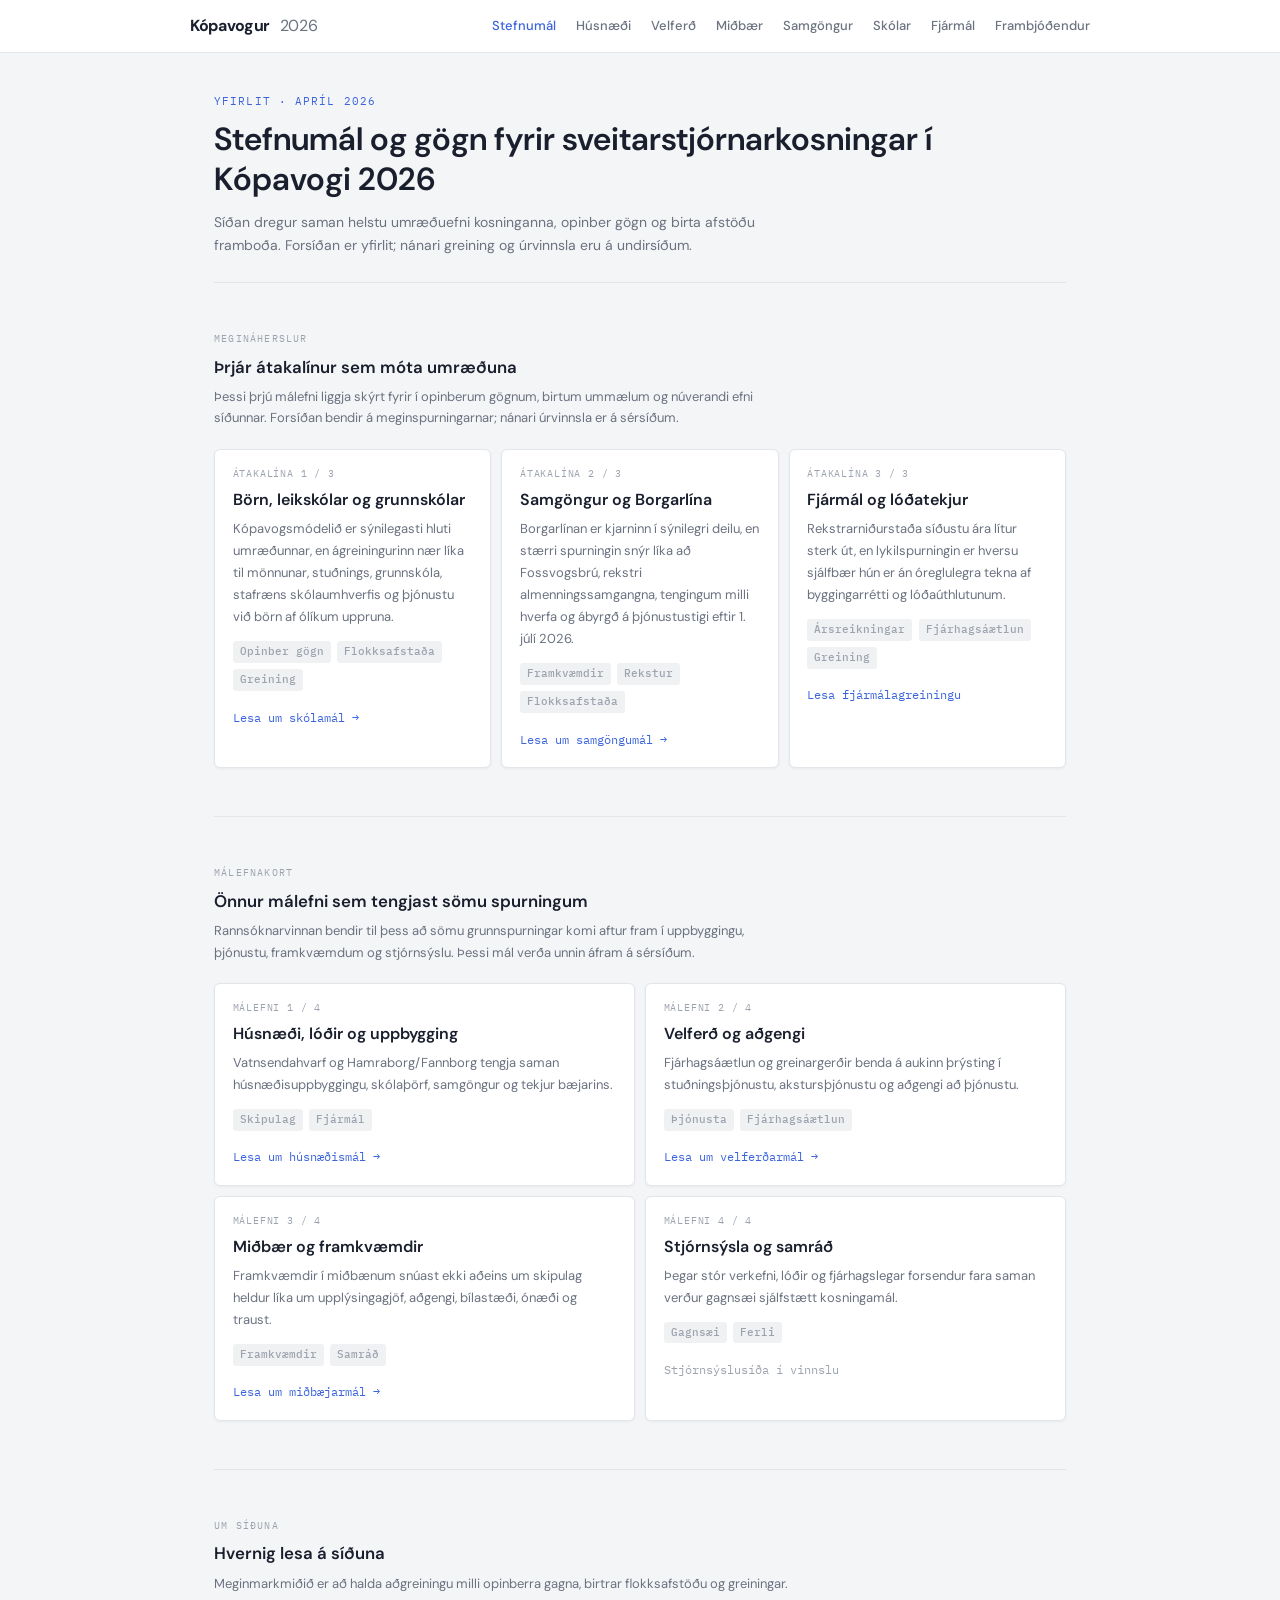
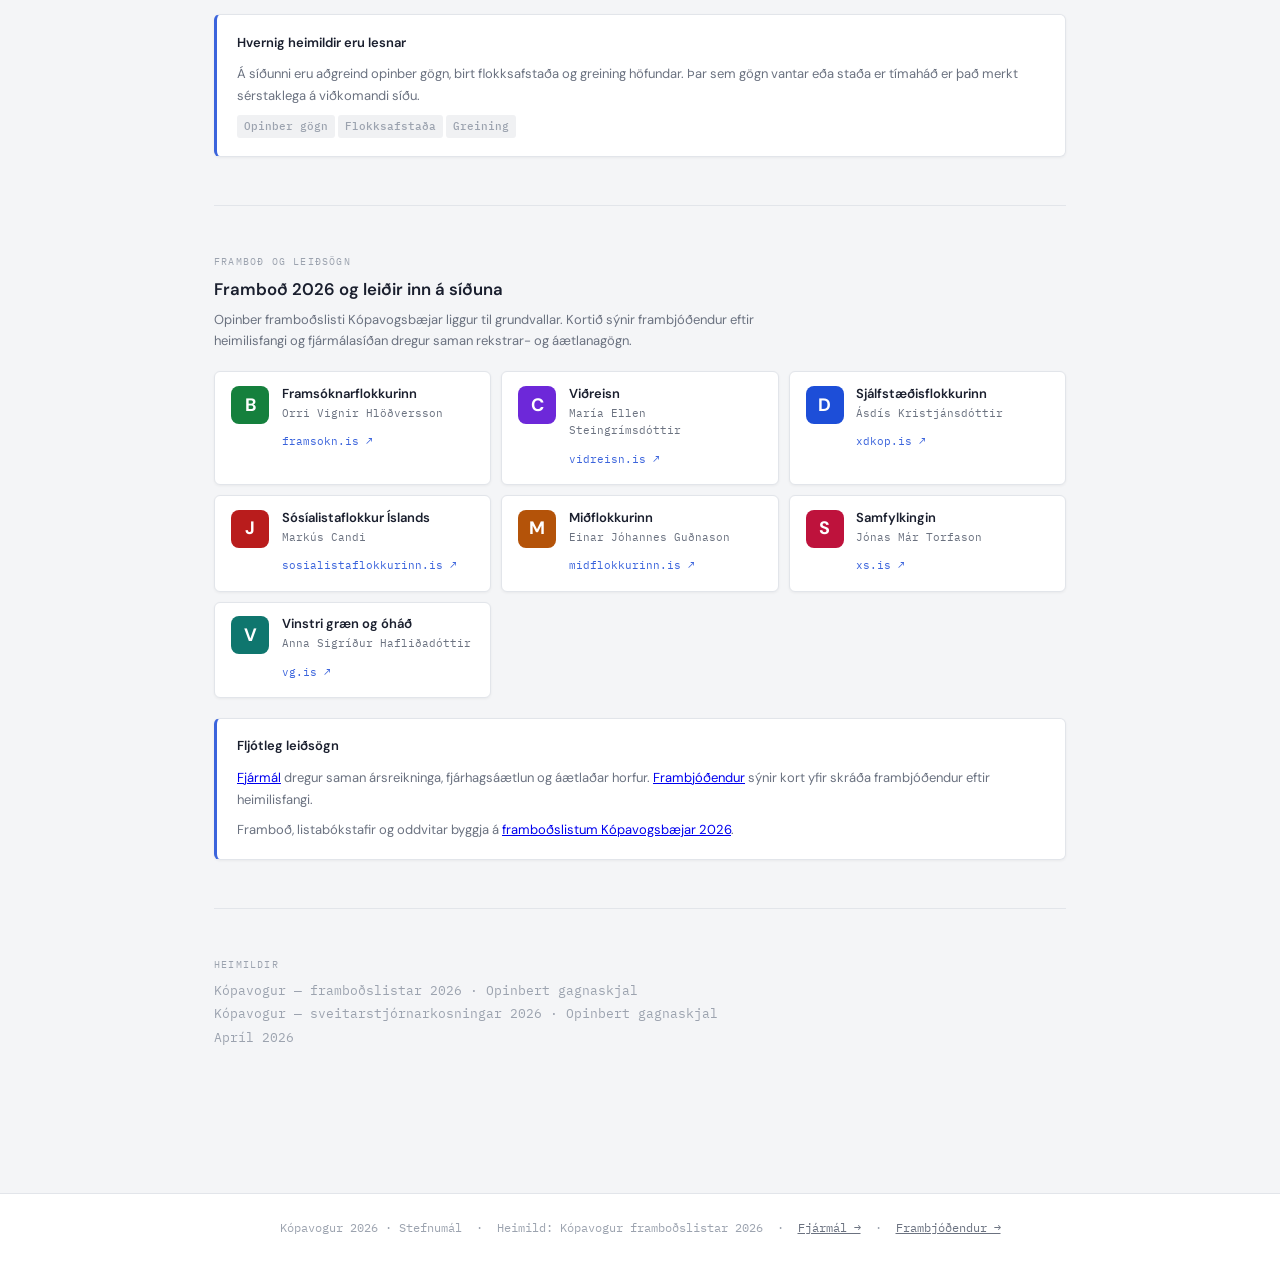
==== index.html @ 9ccebdc9 "Bætti við Skólar og smávægilegar viðbætur í Fjármál" ====
<!DOCTYPE html>
<html lang="is">
<head>
<meta charset="UTF-8">
<meta name="viewport" content="width=device-width, initial-scale=1.0">
<title>Kópavogur 2026 · Stefnumál flokkanna</title>
<link rel="preconnect" href="https://fonts.googleapis.com">
<link href="https://fonts.googleapis.com/css2?family=DM+Sans:ital,wght@0,400;0,500;0,700;1,400&family=IBM+Plex+Mono:wght@400;500&display=swap" rel="stylesheet">
<link rel="stylesheet" href="assets/common.css">
<style>
  .primary-issues,
  .issue-map {
    display: grid;
    gap: 10px;
    margin-top: 1rem;
  }
  .primary-issues { grid-template-columns: repeat(3, minmax(0, 1fr)); }
  .issue-map      { grid-template-columns: repeat(2, minmax(0, 1fr)); }

  @media (max-width: 640px) {
    .primary-issues,
    .issue-map { grid-template-columns: 1fr; }
  }
</style>
</head>
<body>

<header>
  <div class="header-inner">
    <a class="site-title" href="index.html">Kópavogur <span>2026</span></a>
    <nav>
      <a href="index.html" class="active">Stefnumál</a>
      <a href="husnaedi.html">Húsnæði</a>
      <a href="velferd.html">Velferð</a>
      <a href="midbaer.html">Miðbær</a>
      <a href="samgongur.html">Samgöngur</a>
      <a href="skolar.html">Skólar</a>
      <a href="fjarmal.html">Fjármál</a>
      <a href="kort.html">Frambjóðendur</a>
    </nav>
  </div>
</header>

<main>

  <div class="page-header">
    <p class="page-eyebrow">Yfirlit · Apríl 2026</p>
    <h1>Stefnumál og gögn fyrir sveitarstjórnarkosningar í Kópavogi 2026</h1>
    <p class="page-desc">
      Síðan dregur saman helstu umræðuefni kosninganna, opinber gögn og birta afstöðu framboða.
      Forsíðan er yfirlit; nánari greining og úrvinnsla eru á undirsíðum.
    </p>
  </div>

  <div class="section">
    <p class="section-eyebrow">Megináherslur</p>
    <h2>Þrjár átakalínur sem móta umræðuna</h2>
    <p class="section-desc">
      Þessi þrjú málefni liggja skýrt fyrir í opinberum gögnum, birtum ummælum og núverandi efni síðunnar.
      Forsíðan bendir á meginspurningarnar; nánari úrvinnsla er á sérsíðum.
    </p>

    <div class="primary-issues">
      <article class="issue-card">
        <span class="issue-kicker">Átakalína 1 / 3</span>
        <h3>Börn, leikskólar og grunnskólar</h3>
        <p>
          Kópavogsmódelið er sýnilegasti hluti umræðunnar, en ágreiningurinn nær líka til mönnunar,
          stuðnings, grunnskóla, stafræns skólaumhverfis og þjónustu við börn af ólíkum uppruna.
        </p>
        <div class="issue-meta">
          <span class="tag tag-dim">Opinber gögn</span>
          <span class="tag tag-dim">Flokksafstaða</span>
          <span class="tag tag-dim">Greining</span>
        </div>
        <a class="issue-link" href="skolar.html">Lesa um skólamál →</a>
      </article>

      <article class="issue-card">
        <span class="issue-kicker">Átakalína 2 / 3</span>
        <h3>Samgöngur og Borgarlína</h3>
        <p>
          Borgarlínan er kjarninn í sýnilegri deilu, en stærri spurningin snýr líka að Fossvogsbrú,
          rekstri almenningssamgangna, tengingum milli hverfa og ábyrgð á þjónustustigi eftir 1. júlí 2026.
        </p>
        <div class="issue-meta">
          <span class="tag tag-dim">Framkvæmdir</span>
          <span class="tag tag-dim">Rekstur</span>
          <span class="tag tag-dim">Flokksafstaða</span>
        </div>
        <a class="issue-link" href="samgongur.html">Lesa um samgöngumál →</a>
      </article>

      <article class="issue-card">
        <span class="issue-kicker">Átakalína 3 / 3</span>
        <h3>Fjármál og lóðatekjur</h3>
        <p>
          Rekstrarniðurstaða síðustu ára lítur sterk út, en lykilspurningin er hversu sjálfbær hún er án
          óreglulegra tekna af byggingarrétti og lóðaúthlutunum.
        </p>
        <div class="issue-meta">
          <span class="tag tag-dim">Ársreikningar</span>
          <span class="tag tag-dim">Fjárhagsáætlun</span>
          <span class="tag tag-dim">Greining</span>
        </div>
        <a class="issue-link" href="fjarmal.html">Lesa fjármálagreiningu</a>
      </article>
    </div>
  </div>

  <hr class="divider">

  <div class="section">
    <p class="section-eyebrow">Málefnakort</p>
    <h2>Önnur málefni sem tengjast sömu spurningum</h2>
    <p class="section-desc">
      Rannsóknarvinnan bendir til þess að sömu grunnspurningar komi aftur fram í uppbyggingu, þjónustu,
      framkvæmdum og stjórnsýslu. Þessi mál verða unnin áfram á sérsíðum.
    </p>

    <div class="issue-map">
      <article class="issue-card">
        <span class="issue-kicker">Málefni 1 / 4</span>
        <h3>Húsnæði, lóðir og uppbygging</h3>
        <p>
          Vatnsendahvarf og Hamraborg/Fannborg tengja saman húsnæðisuppbyggingu, skólaþörf,
          samgöngur og tekjur bæjarins.
        </p>
        <div class="issue-meta">
          <span class="tag tag-dim">Skipulag</span>
          <span class="tag tag-dim">Fjármál</span>
        </div>
        <a class="issue-link" href="husnaedi.html">Lesa um húsnæðismál →</a>
      </article>

      <article class="issue-card">
        <span class="issue-kicker">Málefni 2 / 4</span>
        <h3>Velferð og aðgengi</h3>
        <p>
          Fjárhagsáætlun og greinargerðir benda á aukinn þrýsting í stuðningsþjónustu, akstursþjónustu
          og aðgengi að þjónustu.
        </p>
        <div class="issue-meta">
          <span class="tag tag-dim">Þjónusta</span>
          <span class="tag tag-dim">Fjárhagsáætlun</span>
        </div>
        <a class="issue-link" href="velferd.html">Lesa um velferðarmál →</a>
      </article>

      <article class="issue-card">
        <span class="issue-kicker">Málefni 3 / 4</span>
        <h3>Miðbær og framkvæmdir</h3>
        <p>
          Framkvæmdir í miðbænum snúast ekki aðeins um skipulag heldur líka um upplýsingagjöf,
          aðgengi, bílastæði, ónæði og traust.
        </p>
        <div class="issue-meta">
          <span class="tag tag-dim">Framkvæmdir</span>
          <span class="tag tag-dim">Samráð</span>
        </div>
        <a class="issue-link" href="midbaer.html">Lesa um miðbæjarmál →</a>
      </article>

      <article class="issue-card">
        <span class="issue-kicker">Málefni 4 / 4</span>
        <h3>Stjórnsýsla og samráð</h3>
        <p>
          Þegar stór verkefni, lóðir og fjárhagslegar forsendur fara saman verður gagnsæi sjálfstætt kosningamál.
        </p>
        <div class="issue-meta">
          <span class="tag tag-dim">Gagnsæi</span>
          <span class="tag tag-dim">Ferli</span>
        </div>
        <a class="issue-link disabled">Stjórnsýslusíða í vinnslu</a>
      </article>
    </div>
  </div>

  <hr class="divider">

  <div class="section">
    <p class="section-eyebrow">Um síðuna</p>
    <h2>Hvernig lesa á síðuna</h2>
    <p class="section-desc">
      Meginmarkmiðið er að halda aðgreiningu milli opinberra gagna, birtrar flokksafstöðu og greiningar.
    </p>

    <div class="callout">
      <div class="callout-title">Hvernig heimildir eru lesnar</div>
      <p>
        Á síðunni eru aðgreind opinber gögn, birt flokksafstaða og greining höfundar.
        Þar sem gögn vantar eða staða er tímaháð er það merkt sérstaklega á viðkomandi síðu.
      </p>
      <p>
        <span class="tag tag-dim">Opinber gögn</span>
        <span class="tag tag-dim">Flokksafstaða</span>
        <span class="tag tag-dim">Greining</span>
      </p>
    </div>
  </div>

  <hr class="divider">

  <div class="section">
    <p class="section-eyebrow">Framboð og leiðsögn</p>
    <h2>Framboð 2026 og leiðir inn á síðuna</h2>
    <p class="section-desc">
      Opinber framboðslisti Kópavogsbæjar liggur til grundvallar. Kortið sýnir frambjóðendur eftir heimilisfangi
      og fjármálasíðan dregur saman rekstrar- og áætlanagögn.
    </p>

    <div class="party-grid">
      <div class="party-card">
        <div class="badge badge-lg" style="background:var(--b)">B</div>
        <div class="party-info">
          <div class="party-name">Framsóknarflokkurinn</div>
          <div class="party-leader">Orri Vignir Hlöðversson</div>
          <a class="party-web" href="https://framsokn.is/sveitarfelog/kopavogur" target="_blank" rel="noopener">framsokn.is ↗</a>
        </div>
      </div>

      <div class="party-card">
        <div class="badge badge-lg" style="background:var(--c)">C</div>
        <div class="party-info">
          <div class="party-name">Viðreisn</div>
          <div class="party-leader">María Ellen Steingrímsdóttir</div>
          <a class="party-web" href="https://vidreisn.is/kopavogur" target="_blank" rel="noopener">vidreisn.is ↗</a>
        </div>
      </div>

      <div class="party-card">
        <div class="badge badge-lg" style="background:var(--d)">D</div>
        <div class="party-info">
          <div class="party-name">Sjálfstæðisflokkurinn</div>
          <div class="party-leader">Ásdís Kristjánsdóttir</div>
          <a class="party-web" href="https://xdkop.is" target="_blank" rel="noopener">xdkop.is ↗</a>
        </div>
      </div>

      <div class="party-card">
        <div class="badge badge-lg" style="background:var(--j)">J</div>
        <div class="party-info">
          <div class="party-name">Sósíalistaflokkur Íslands</div>
          <div class="party-leader">Markús Candi</div>
          <a class="party-web" href="https://sosialistaflokkurinn.is" target="_blank" rel="noopener">sosialistaflokkurinn.is ↗</a>
        </div>
      </div>

      <div class="party-card">
        <div class="badge badge-lg" style="background:var(--m)">M</div>
        <div class="party-info">
          <div class="party-name">Miðflokkurinn</div>
          <div class="party-leader">Einar Jóhannes Guðnason</div>
          <a class="party-web" href="https://midflokkurinn.is" target="_blank" rel="noopener">midflokkurinn.is ↗</a>
        </div>
      </div>

      <div class="party-card">
        <div class="badge badge-lg" style="background:var(--s)">S</div>
        <div class="party-info">
          <div class="party-name">Samfylkingin</div>
          <div class="party-leader">Jónas Már Torfason</div>
          <a class="party-web" href="https://xs.is/samfylkingin-i-kopavogi1" target="_blank" rel="noopener">xs.is ↗</a>
        </div>
      </div>

      <div class="party-card">
        <div class="badge badge-lg" style="background:var(--v)">V</div>
        <div class="party-info">
          <div class="party-name">Vinstri græn og óháð</div>
          <div class="party-leader">Anna Sigríður Hafliðadóttir</div>
          <a class="party-web" href="https://vg.is/sveitarfelag/kopavogur/" target="_blank" rel="noopener">vg.is ↗</a>
        </div>
      </div>
    </div>

    <div class="callout">
      <div class="callout-title">Fljótleg leiðsögn</div>
      <p>
        <a href="fjarmal.html">Fjármál</a> dregur saman ársreikninga, fjárhagsáætlun og áætlaðar horfur.
        <a href="kort.html">Frambjóðendur</a> sýnir kort yfir skráða frambjóðendur eftir heimilisfangi.
      </p>
      <p>
        Framboð, listabókstafir og oddvitar byggja á
        <a href="https://www.kopavogur.is/is/frettir-tilkynningar/frambodslistar-2026" target="_blank" rel="noopener">framboðslistum Kópavogsbæjar 2026</a>.
      </p>
    </div>
  </div>

  <hr class="divider">

  <div class="section">
    <p class="section-eyebrow">Heimildir</p>
    <p style="font-size:13px;color:var(--text-dim);font-family:var(--mono);line-height:1.8">
      Kópavogur — framboðslistar 2026 · Opinbert gagnaskjal<br>
      Kópavogur — sveitarstjórnarkosningar 2026 · Opinbert gagnaskjal<br>
      Apríl 2026
    </p>
  </div>

</main>

<footer>
  Kópavogur 2026 · Stefnumál
  &nbsp;·&nbsp;
  Heimild: Kópavogur framboðslistar 2026
  &nbsp;·&nbsp;
  <a href="fjarmal.html">Fjármál →</a>
  &nbsp;·&nbsp;
  <a href="kort.html">Frambjóðendur →</a>
</footer>

</body>
</html>
---- assets/common.css ----
/* ── Design tokens ── */
:root {
  --bg:          #f4f5f7;
  --bg-card:     #ffffff;
  --border:      #e2e5ea;
  --border-light:#d1d5db;
  --text:        #1a1f2e;
  --text-muted:  #6b7280;
  --text-dim:    #9ca3af;
  --accent:      #3b64dc;
  --accent-dim:  rgba(59,100,220,0.08);
  --neg:         #ef4444;
  --neg-dim:     rgba(239,68,68,0.1);
  --pos:         #059669;
  --pos-dim:     rgba(5,150,105,0.1);
  --warn:        #d97706;
  --font:        'DM Sans', system-ui, sans-serif;
  --mono:        'IBM Plex Mono', monospace;

  /* Party colors */
  --b: #15803d;
  --c: #6d28d9;
  --d: #1d4ed8;
  --j: #b91c1c;
  --m: #b45309;
  --s: #be123c;
  --v: #0f766e;
}

/* ── Reset ── */
*, *::before, *::after { box-sizing: border-box; margin: 0; padding: 0; }

/* ── Base ── */
html { font-size: 16px; }
body {
  background: var(--bg);
  color: var(--text);
  font-family: var(--font);
  line-height: 1.6;
  min-height: 100vh;
}

/* ── Header ── */
header {
  background: #ffffff;
  border-bottom: 1px solid var(--border);
  padding: 0 1.5rem;
}
.header-inner {
  max-width: 900px;
  margin: 0 auto;
  display: flex;
  align-items: center;
  justify-content: space-between;
  height: 52px;
  gap: 1rem;
}
.site-title {
  font-size: 16px;
  font-weight: 700;
  color: var(--text);
  letter-spacing: -0.02em;
  text-decoration: none;
  white-space: nowrap;
}
.site-title span { font-weight: 400; color: var(--text-muted); margin-left: 6px; }
nav { display: flex; gap: 1.25rem; }
nav a {
  font-size: 13px;
  font-weight: 500;
  color: var(--text-muted);
  text-decoration: none;
  transition: color 0.15s;
}
nav a:hover { color: var(--text); }
nav a.active { color: var(--accent); }

/* ── Page layout ── */
main {
  max-width: 900px;
  margin: 0 auto;
  padding: 2.5rem 1.5rem 5rem;
}
.page-header {
  margin-bottom: 2.5rem;
  border-bottom: 1px solid var(--border);
  padding-bottom: 1.5rem;
}
.page-eyebrow {
  font-size: 11px;
  font-family: var(--mono);
  color: var(--accent);
  letter-spacing: 0.1em;
  text-transform: uppercase;
  margin-bottom: 0.5rem;
}
h1 {
  font-size: clamp(1.4rem, 4vw, 2rem);
  font-weight: 600;
  line-height: 1.25;
  margin-bottom: 0.75rem;
}
.page-question {
  font-size: 15px;
  font-style: italic;
  font-weight: 500;
  color: var(--text);
  max-width: 65ch;
  line-height: 1.5;
  margin-bottom: 0.75rem;
}
.page-desc {
  font-size: 14px;
  color: var(--text-muted);
  max-width: 60ch;
  line-height: 1.7;
}

/* ── Sections ── */
.section { margin-top: 3rem; }
.section-eyebrow {
  font-size: 10px;
  font-family: var(--mono);
  color: var(--text-dim);
  letter-spacing: 0.12em;
  text-transform: uppercase;
  margin-bottom: 0.4rem;
}
h2 {
  font-size: 1.05rem;
  font-weight: 600;
  margin-bottom: 0.35rem;
  color: var(--text);
}
.section-desc {
  font-size: 13px;
  color: var(--text-muted);
  margin-bottom: 1.25rem;
  max-width: 65ch;
  line-height: 1.65;
}

/* ── Badge ── */
.badge {
  border-radius: 6px;
  display: flex;
  align-items: center;
  justify-content: center;
  font-weight: 700;
  color: #fff;
  flex-shrink: 0;
  letter-spacing: -0.01em;
}
.badge-lg { width: 38px; height: 38px; font-size: 18px; border-radius: 8px; }
.badge-sm { width: 26px; height: 26px; font-size: 13px; border-radius: 5px; }

/* ── Tags ── */
.tag {
  display: inline-flex;
  align-items: center;
  font-size: 11px;
  font-family: var(--mono);
  padding: 2px 7px;
  border-radius: 3px;
  font-weight: 500;
  white-space: nowrap;
  flex-shrink: 0;
}
.tag-pos  { background: var(--pos-dim);  color: var(--pos); }
.tag-neg  { background: var(--neg-dim);  color: var(--neg); }
.tag-warn { background: rgba(217,119,6,0.1); color: var(--warn); }
.tag-dim  { background: rgba(156,163,175,0.15); color: var(--text-dim); }

/* ── Callout ── */
.callout {
  border: 1px solid var(--border);
  border-left: 3px solid var(--accent);
  border-radius: 6px;
  background: var(--bg-card);
  padding: 1.1rem 1.25rem;
  margin: 1.25rem 0;
  box-shadow: 0 1px 3px rgba(0,0,0,0.05);
}
.callout.warn { border-left-color: var(--warn); }
.callout.neg  { border-left-color: var(--neg); }
.callout.pos  { border-left-color: var(--pos); }
.callout-title {
  font-size: 13px;
  font-weight: 600;
  color: var(--text);
  margin-bottom: 0.6rem;
}
.callout p { font-size: 13px; color: var(--text-muted); line-height: 1.7; margin-bottom: 0.5rem; }
.callout p:last-child { margin-bottom: 0; }

/* ── Divider ── */
.divider { border: none; border-top: 1px solid var(--border); margin: 3rem 0; }

/* ── Footer ── */
footer {
  background: #ffffff;
  border-top: 1px solid var(--border);
  margin-top: 4rem;
  padding: 1.5rem;
  font-size: 12px;
  color: var(--text-dim);
  text-align: center;
  font-family: var(--mono);
}
footer a { color: var(--text-muted); text-decoration: underline; }
footer a:hover { color: var(--text); }

/* ── Source badge tags ── */
/* Used alongside .tag to label the source type of a claim or quote.  */
/* Official/data sources: blue tint. Analysis: amber. Missing: red.    */
.tag-official   { background: var(--accent-dim); color: var(--accent); }
.tag-party      { background: rgba(156,163,175,0.15); color: var(--text-muted); }
.tag-news       { background: rgba(156,163,175,0.12); color: var(--text-dim); }
.tag-analysis   { background: rgba(217,119,6,0.1); color: var(--warn); }
.tag-missing    { background: var(--neg-dim); color: var(--neg); }
.tag-unverified { background: rgba(217,119,6,0.07); color: var(--warn); }

/* ── Issue card ── */
/* Used for issue/topic overview cards on the homepage and future index sections. */
.issue-card {
  background: var(--bg-card);
  border: 1px solid var(--border);
  border-radius: 6px;
  padding: 1rem 1.1rem;
  box-shadow: 0 1px 3px rgba(0,0,0,0.05);
}
.issue-kicker {
  display: block;
  font-size: 10px;
  font-family: var(--mono);
  color: var(--text-dim);
  letter-spacing: 0.08em;
  text-transform: uppercase;
  margin-bottom: 0.45rem;
}
.issue-card h3 {
  font-size: 1rem;
  font-weight: 600;
  color: var(--text);
  margin-bottom: 0.45rem;
  line-height: 1.35;
}
.issue-card p {
  font-size: 13px;
  color: var(--text-muted);
  line-height: 1.7;
  margin-bottom: 0.8rem;
}
.issue-meta { display: flex; flex-wrap: wrap; gap: 0.4rem; margin-bottom: 0.8rem; }
.issue-link { font-size: 12px; font-family: var(--mono); color: var(--accent); text-decoration: none; }
.issue-link:hover { text-decoration: underline; }
.issue-link.disabled { color: var(--text-dim); pointer-events: none; }

/* ── Party card ── */
/* Party listing grid used on the homepage and potentially on issue pages. */
.party-grid {
  display: grid;
  grid-template-columns: repeat(auto-fill, minmax(250px, 1fr));
  gap: 10px;
  margin-top: 1rem;
}
.party-card {
  background: var(--bg-card);
  border: 1px solid var(--border);
  border-radius: 6px;
  padding: 0.85rem 1rem;
  display: flex;
  align-items: flex-start;
  gap: 0.8rem;
  box-shadow: 0 1px 3px rgba(0,0,0,0.05);
}
.party-info { flex: 1; min-width: 0; }
.party-name { font-size: 13px; font-weight: 600; color: var(--text); line-height: 1.3; margin-bottom: 2px; }
.party-leader { font-size: 11px; color: var(--text-muted); font-family: var(--mono); margin-bottom: 5px; }
.party-web { font-size: 11px; font-family: var(--mono); color: var(--accent); text-decoration: none; display: inline-block; }
.party-web:hover { text-decoration: underline; }

/* ── Stance card (party-claim-card) ── */
/* Two-column grid comparing party positions on a topic. */
.stance-grid {
  display: grid;
  grid-template-columns: repeat(auto-fill, minmax(280px, 1fr));
  gap: 10px;
  margin: 1rem 0;
}
.stance-card {
  background: var(--bg-card);
  border: 1px solid var(--border);
  border-radius: 6px;
  padding: 1rem 1.1rem;
  box-shadow: 0 1px 3px rgba(0,0,0,0.05);
}
.stance-header { display: flex; align-items: center; gap: 0.6rem; margin-bottom: 0.75rem; flex-wrap: wrap; }
.stance-pname { font-size: 13px; font-weight: 600; color: var(--text); flex: 1; min-width: 0; }
.stance-quote { font-size: 13px; color: var(--text); font-style: italic; line-height: 1.65; margin-bottom: 0.5rem; }
.stance-note { font-size: 12px; color: var(--text-muted); line-height: 1.6; display: flex; flex-wrap: wrap; gap: 0.4rem; align-items: flex-start; }

/* ── Split grid (for/against) ── */
.split-grid { display: grid; grid-template-columns: 3fr 2fr; gap: 1rem; margin: 1rem 0; }
.split-col { background: var(--bg-card); border: 1px solid var(--border); border-radius: 6px; overflow: hidden; }
.split-head { font-size: 11px; font-weight: 600; font-family: var(--mono); padding: 0.5rem 1rem; text-transform: uppercase; letter-spacing: 0.06em; }
.split-head.for     { background: var(--pos-dim); color: var(--pos); }
.split-head.against { background: var(--neg-dim); color: var(--neg); }
.split-body { padding: 0.75rem 1rem; }
.split-party { display: flex; align-items: center; gap: 0.5rem; font-size: 13px; color: var(--text); margin-bottom: 0.5rem; }
.split-note { font-size: 11px; color: var(--text-dim); font-family: var(--mono); }

/* ── Fact card ── */
/* Presents a single verified fact with a source badge. Use in a .fact-grid. */
.fact-grid {
  display: grid;
  grid-template-columns: repeat(auto-fill, minmax(260px, 1fr));
  gap: 10px;
  margin: 1rem 0;
}
.fact-card {
  background: var(--bg-card);
  border: 1px solid var(--border);
  border-radius: 6px;
  padding: 0.9rem 1.1rem;
  box-shadow: 0 1px 3px rgba(0,0,0,0.05);
}
.fact-body { font-size: 13px; color: var(--text); line-height: 1.65; margin-bottom: 0.5rem; }
.fact-source { display: flex; flex-wrap: wrap; align-items: center; gap: 0.4rem; }

/* ── Metric highlight ── */
/* Large KPI block — one per section — for a headline number. */
.metric-highlight {
  background: var(--bg-card);
  border: 1px solid var(--border);
  border-radius: 6px;
  padding: 1.25rem 1.5rem;
  display: flex;
  align-items: baseline;
  gap: 1.25rem;
  margin: 1rem 0;
  box-shadow: 0 1px 3px rgba(0,0,0,0.05);
  flex-wrap: wrap;
}
.metric-big { font-size: 2.5rem; font-weight: 700; font-family: var(--mono); line-height: 1; flex-shrink: 0; }
.metric-label { font-size: 13px; color: var(--text-muted); line-height: 1.6; }
.metric-label a { color: var(--accent); }

/* ── Status grid ── */
/* Table-like party status list with column indicators. */
.status-grid { display: flex; flex-direction: column; border: 1px solid var(--border); border-radius: 6px; overflow: hidden; background: var(--bg-card); }
.status-row { display: flex; align-items: center; padding: 0.75rem 1rem; gap: 1rem; border-bottom: 1px solid var(--border); flex-wrap: wrap; }
.status-row:last-child { border-bottom: none; }
.status-party { display: flex; align-items: center; gap: 0.6rem; min-width: 180px; }
.status-name { font-size: 13px; font-weight: 500; color: var(--text); }
.status-url { font-size: 11px; color: var(--text-dim); font-family: var(--mono); }
.status-cols { display: flex; gap: 1.5rem; flex-wrap: wrap; }
.status-col { display: flex; flex-direction: column; gap: 3px; }
.status-col-label { font-size: 10px; color: var(--text-dim); font-family: var(--mono); text-transform: uppercase; letter-spacing: 0.06em; }

/* ── Question list ── */
/* Numbered voter questions in Section 5 of issue pages. */
.question-list { margin: 1rem 0; padding-left: 1.4rem; }
.question-list li { font-size: 14px; color: var(--text); line-height: 1.7; margin-bottom: 0.75rem; padding-left: 0.25rem; }
.question-list li:last-child { margin-bottom: 0; }

/* ── Responsive (shared) ── */
@media (max-width: 640px) {
  .site-title span { display: none; }
  .stance-grid,
  .split-grid,
  .fact-grid { grid-template-columns: 1fr; }
  .metric-highlight { flex-direction: column; gap: 0.5rem; }
}
@media (max-width: 400px) {
  nav { display: none; }
}
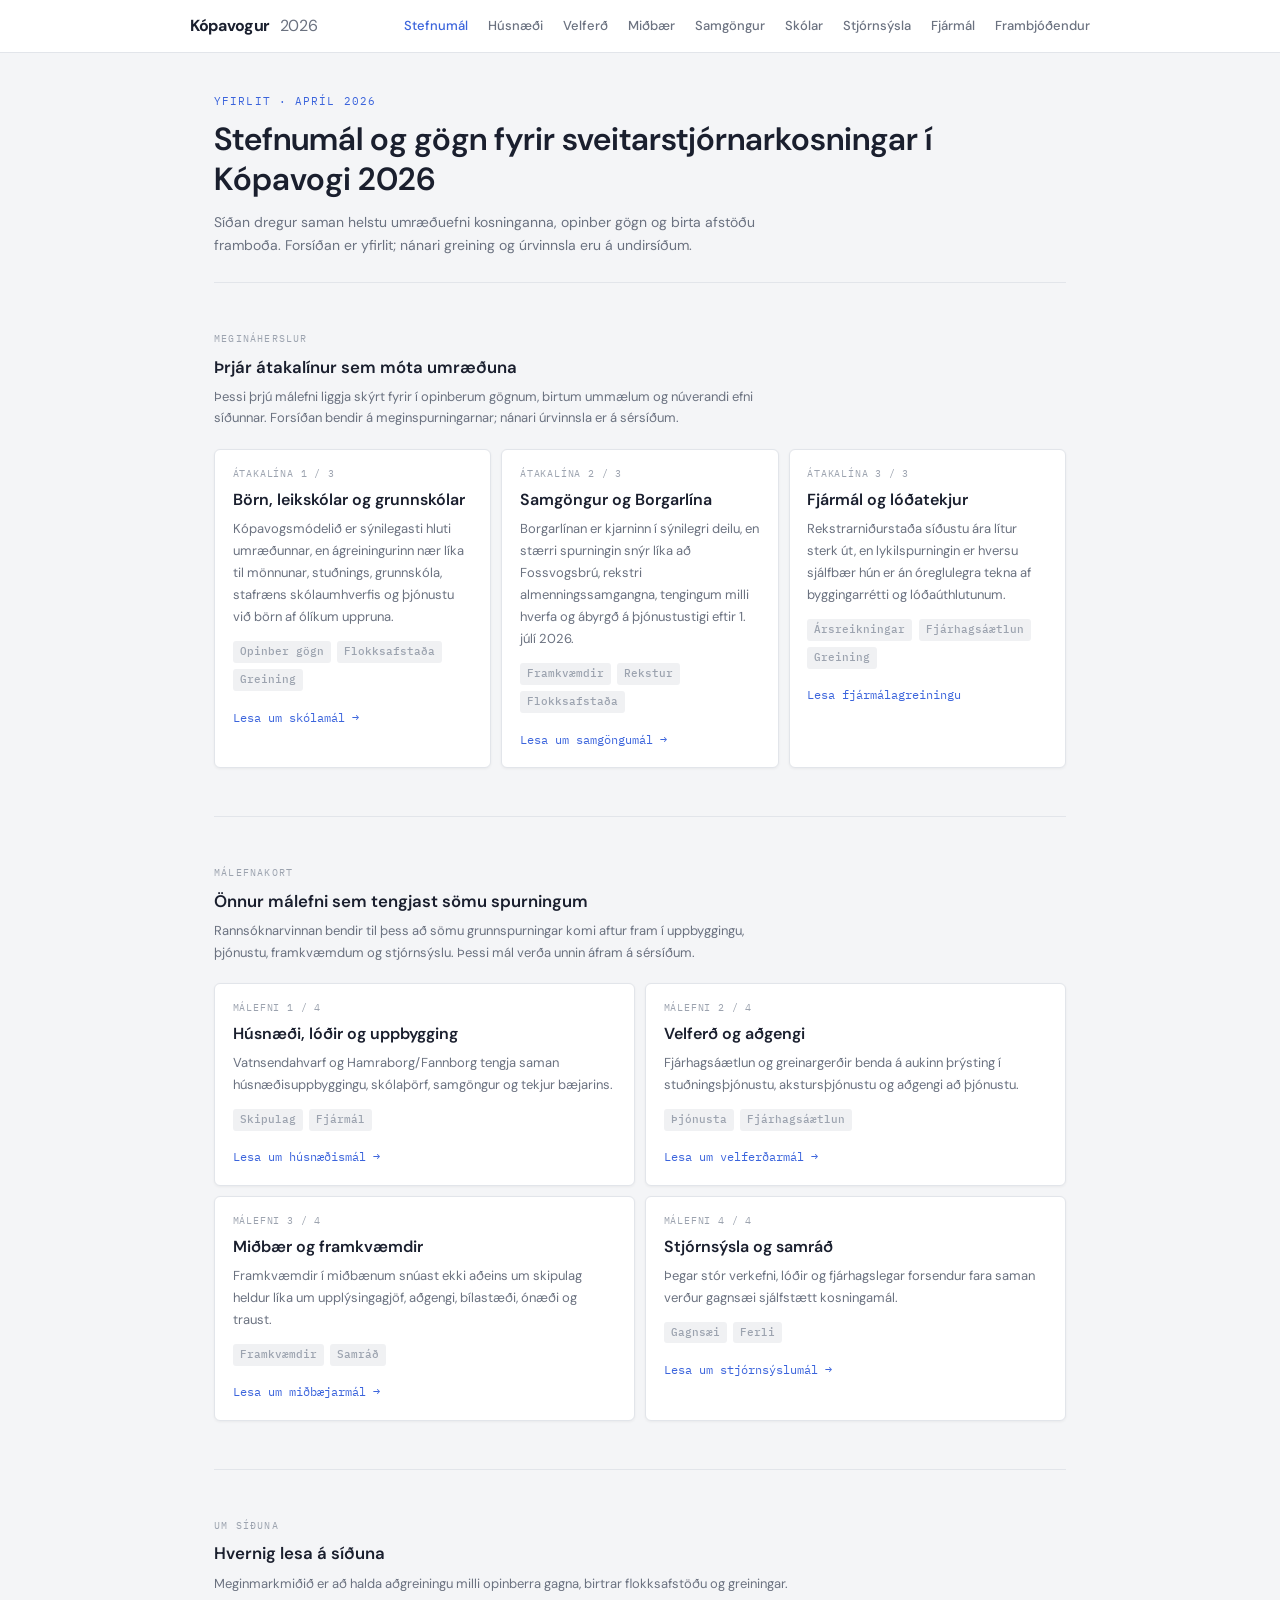
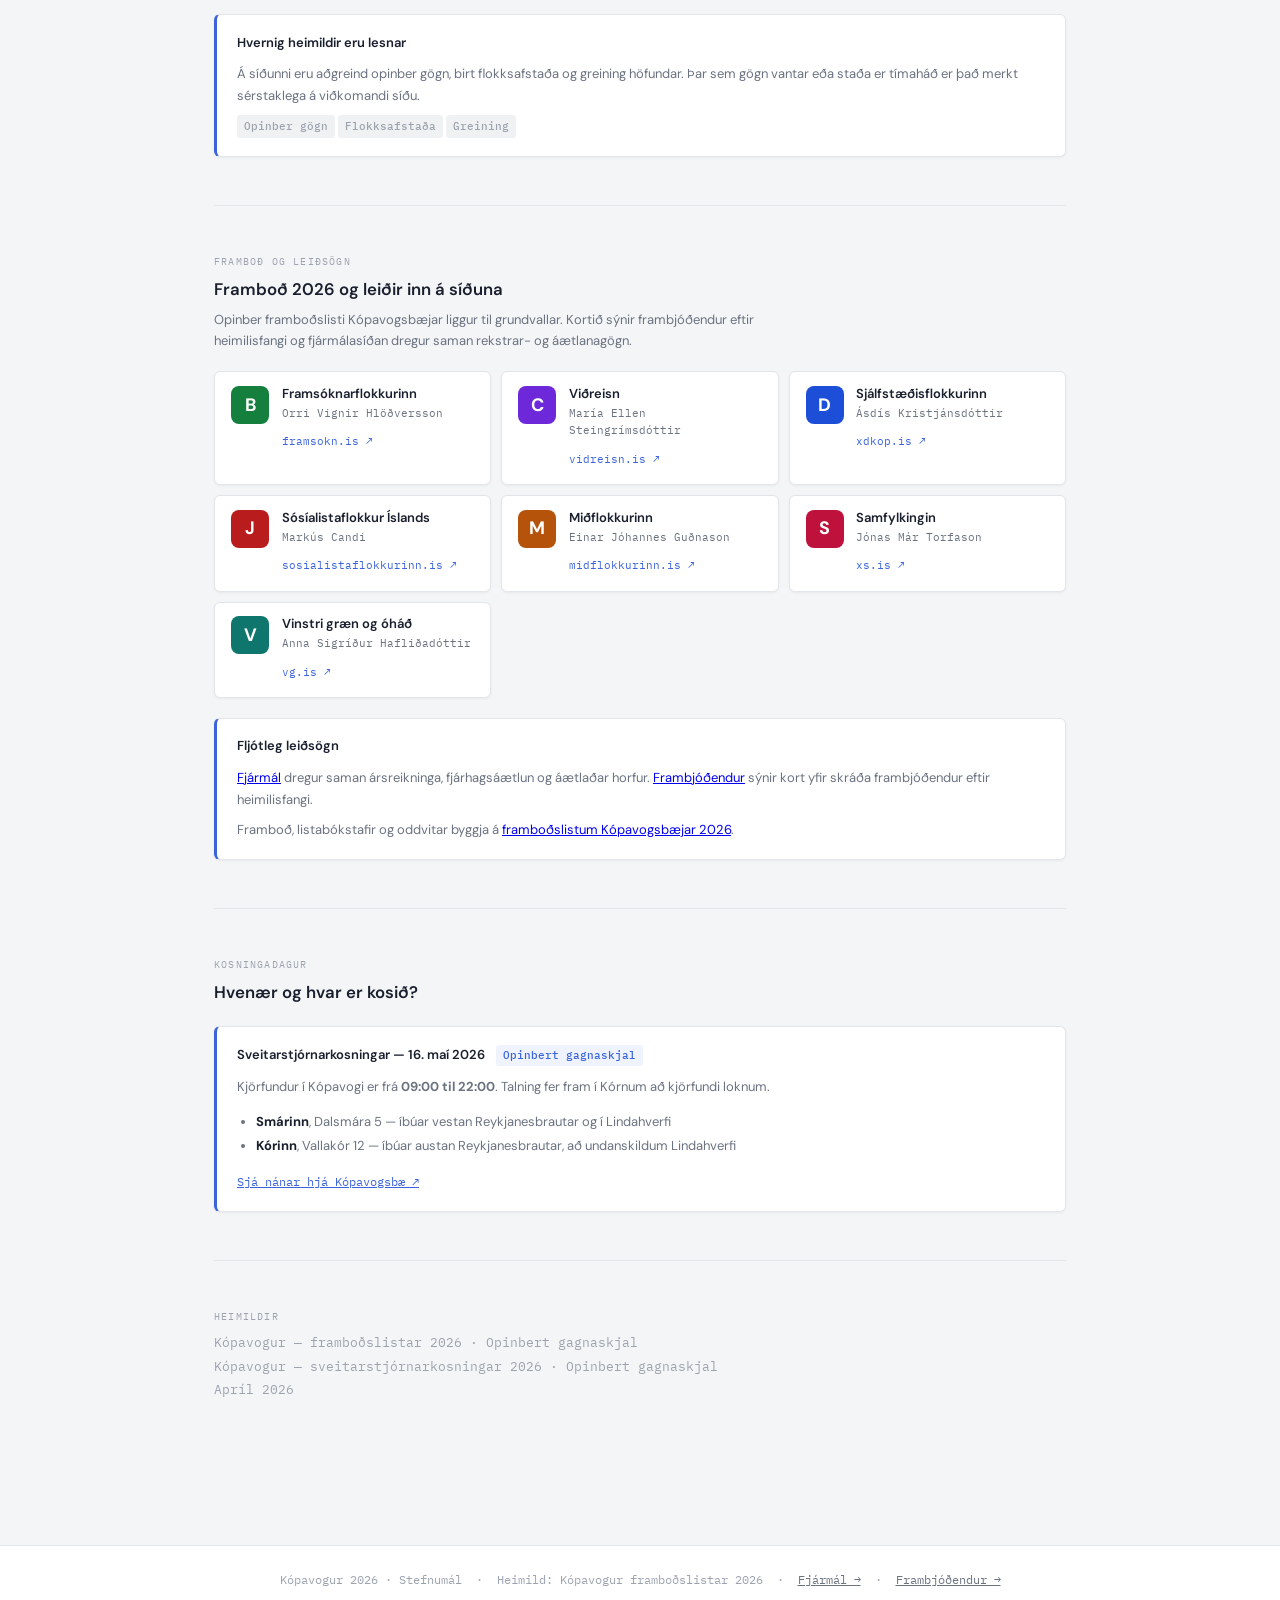
==== commit eb5acf01: "Add stjornsysla.html, election-info card, and complete 9-page nav chain" ====
--- a/index.html
+++ b/index.html
@@ -35,6 +35,7 @@
       <a href="midbaer.html">Miðbær</a>
       <a href="samgongur.html">Samgöngur</a>
       <a href="skolar.html">Skólar</a>
+      <a href="stjornsysla.html">Stjórnsýsla</a>
       <a href="fjarmal.html">Fjármál</a>
       <a href="kort.html">Frambjóðendur</a>
     </nav>
@@ -171,7 +172,7 @@
           <span class="tag tag-dim">Gagnsæi</span>
           <span class="tag tag-dim">Ferli</span>
         </div>
-        <a class="issue-link disabled">Stjórnsýslusíða í vinnslu</a>
+        <a class="issue-link" href="stjornsysla.html">Lesa um stjórnsýslumál →</a>
       </article>
     </div>
   </div>
@@ -283,6 +284,28 @@
       <p>
         Framboð, listabókstafir og oddvitar byggja á
         <a href="https://www.kopavogur.is/is/frettir-tilkynningar/frambodslistar-2026" target="_blank" rel="noopener">framboðslistum Kópavogsbæjar 2026</a>.
+      </p>
+    </div>
+  </div>
+
+  <hr class="divider">
+
+  <div class="section">
+    <p class="section-eyebrow">Kosningadagur</p>
+    <h2>Hvenær og hvar er kosið?</h2>
+
+    <div class="callout">
+      <div class="callout-title">
+        Sveitarstjórnarkosningar — 16. maí 2026
+        <span class="tag tag-official" style="margin-left:0.5rem">Opinbert gagnaskjal</span>
+      </div>
+      <p>Kjörfundur í Kópavogi er frá <strong>09:00 til 22:00</strong>. Talning fer fram í Kórnum að kjörfundi loknum.</p>
+      <ul style="margin:0.75rem 0 0 1.2rem;font-size:13px;color:var(--text-muted);line-height:1.9">
+        <li><strong style="color:var(--text)">Smárinn</strong>, Dalsmára 5 — íbúar vestan Reykjanesbrautar og í Lindahverfi</li>
+        <li><strong style="color:var(--text)">Kórinn</strong>, Vallakór 12 — íbúar austan Reykjanesbrautar, að undanskildum Lindahverfi</li>
+      </ul>
+      <p style="margin-top:0.75rem">
+        <a href="https://www.kopavogur.is/is/stjornsysla/sveitarstjornarkosningar-2026" target="_blank" rel="noopener" style="font-size:12px;font-family:var(--mono);color:var(--accent)">Sjá nánar hjá Kópavogsbæ ↗</a>
       </p>
     </div>
   </div>
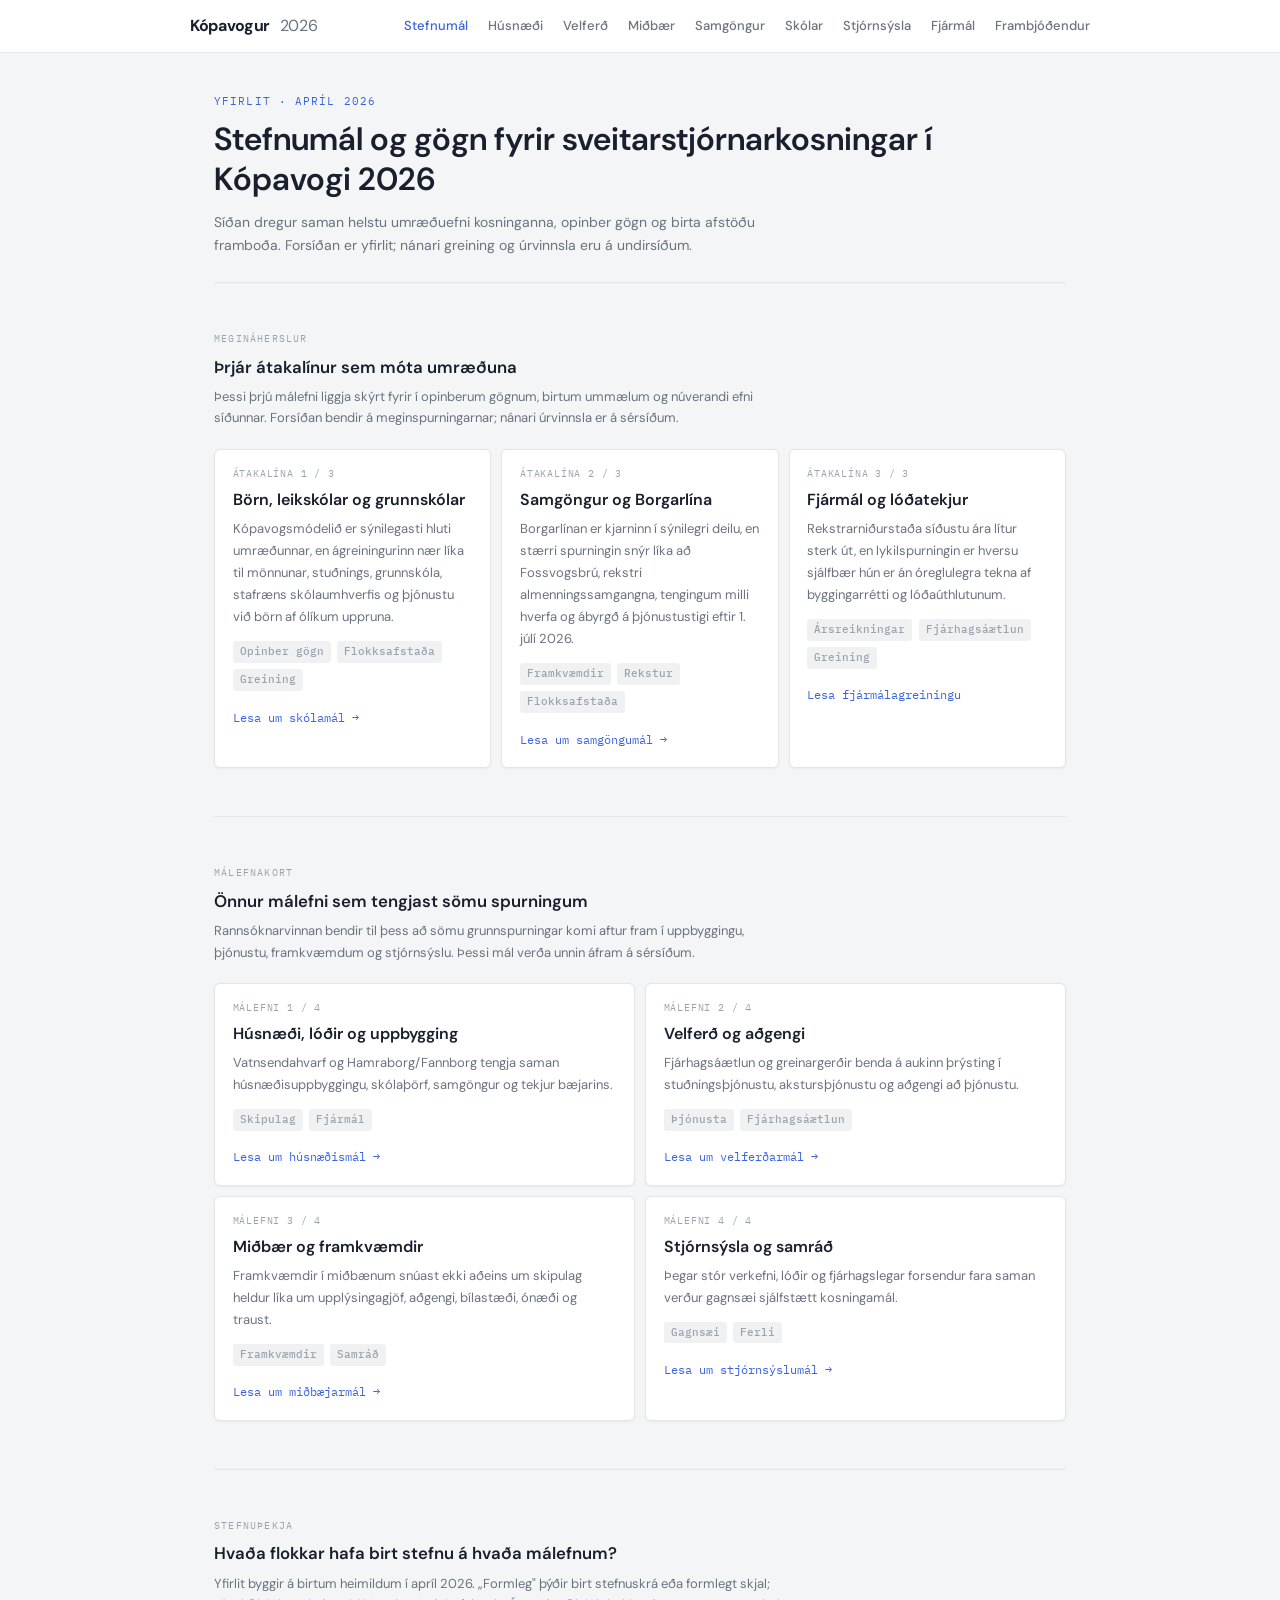
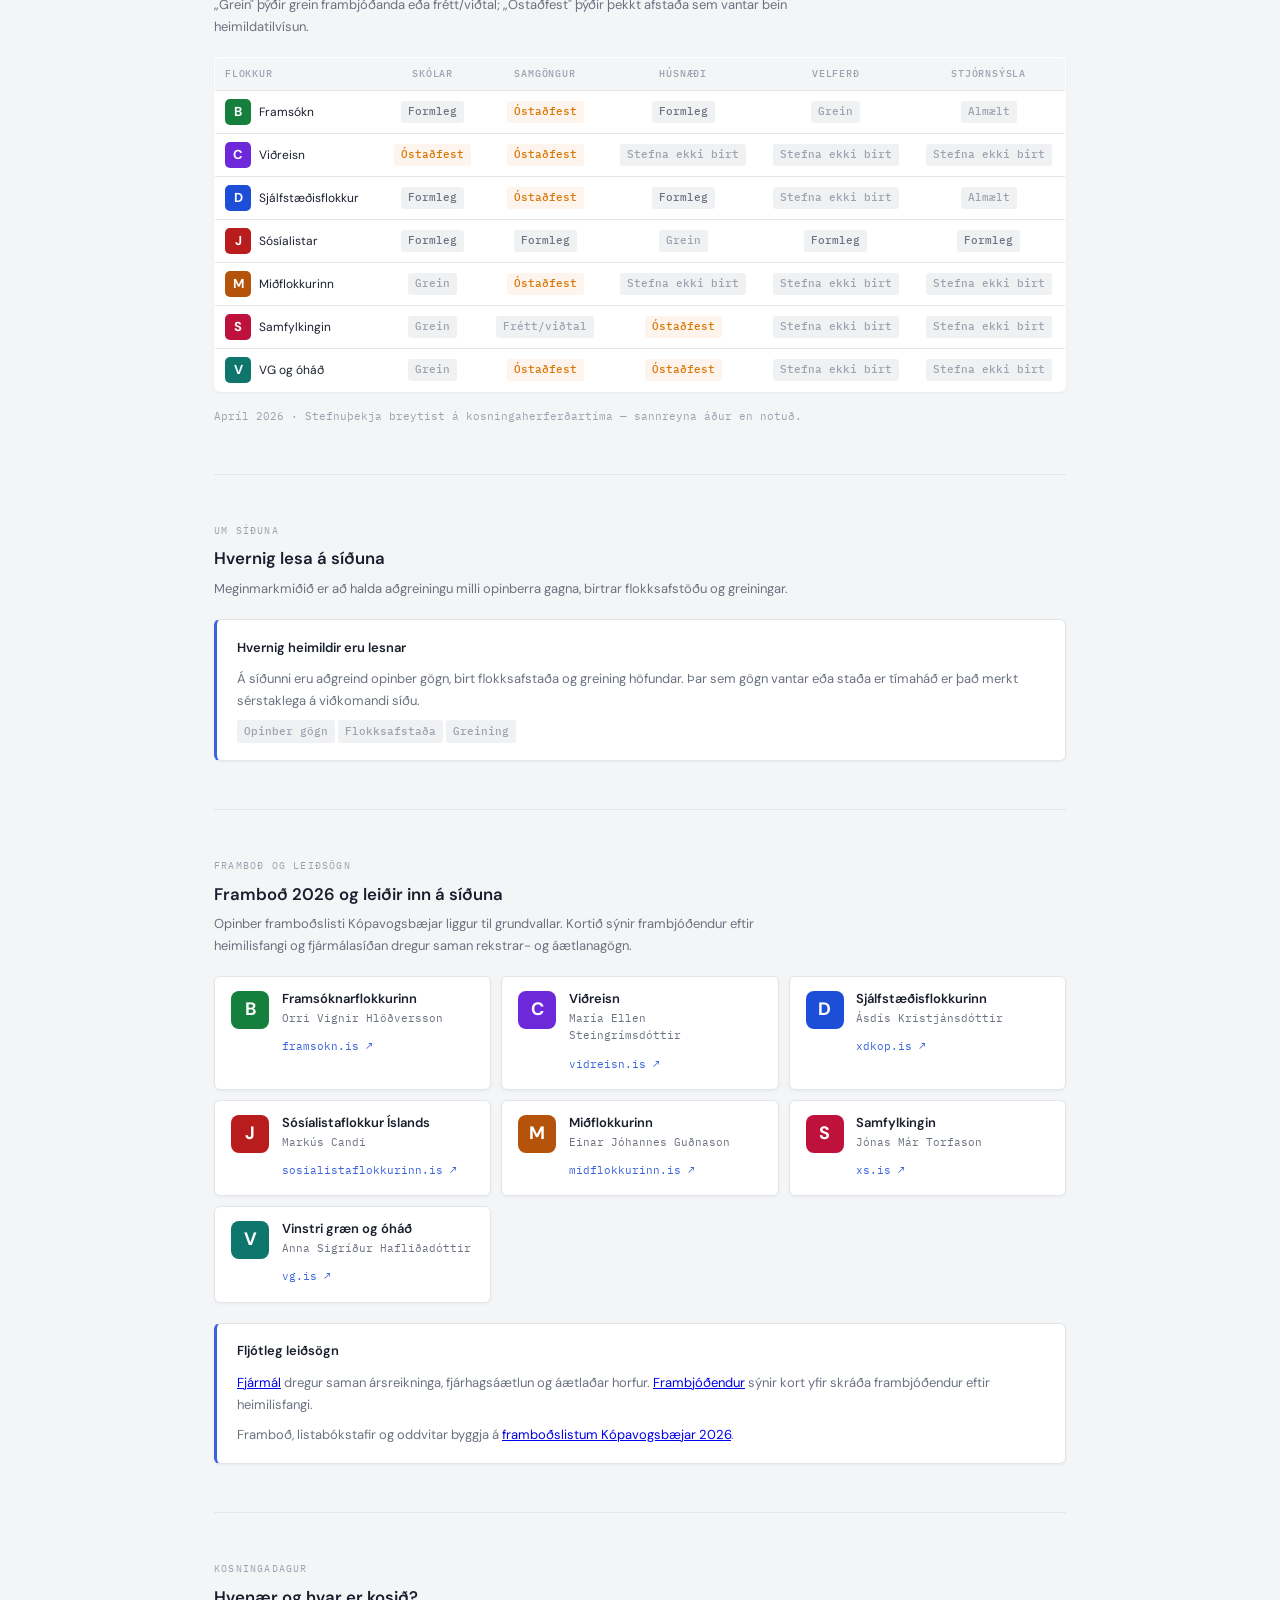
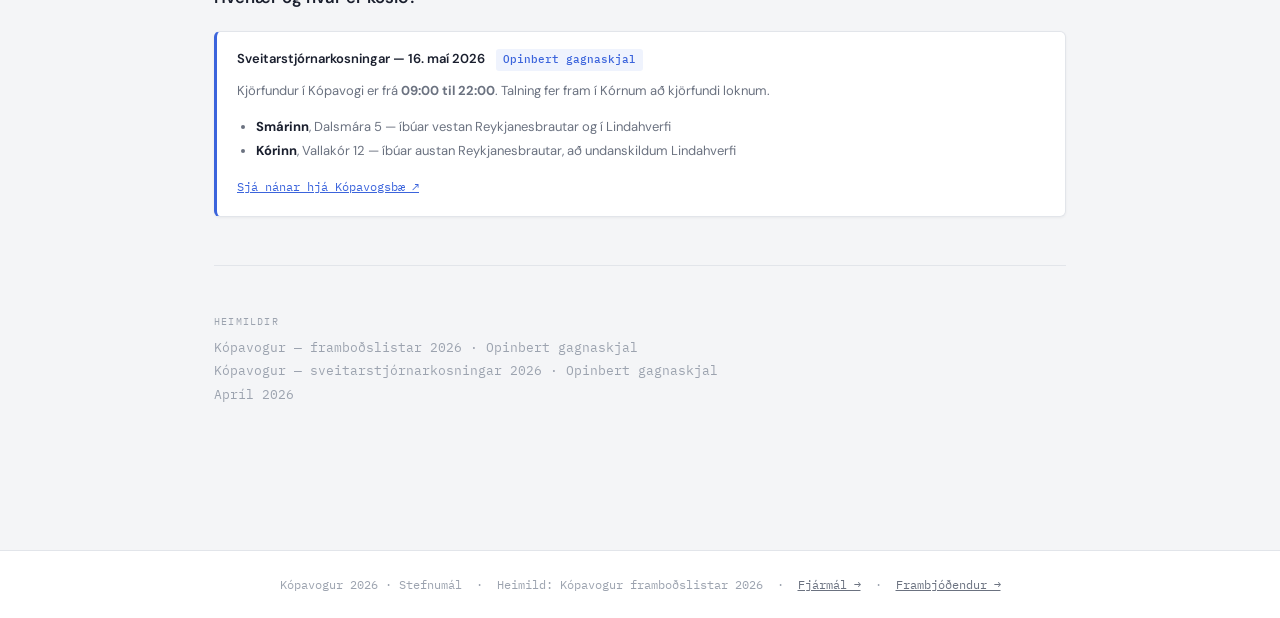
==== commit 79204aa9: "Add visual aids across all issue pages index.html: policy coverage matrix (parties × 5 topics) as a " ====
--- a/index.html
+++ b/index.html
@@ -17,9 +17,20 @@
   .primary-issues { grid-template-columns: repeat(3, minmax(0, 1fr)); }
   .issue-map      { grid-template-columns: repeat(2, minmax(0, 1fr)); }
 
+  /* Policy coverage matrix */
+  .coverage-table { width: 100%; border-collapse: collapse; font-size: 12px; margin: 1rem 0; background: var(--bg-card); border: 1px solid var(--border); border-radius: 6px; overflow: hidden; box-shadow: 0 1px 3px rgba(0,0,0,0.05); }
+  .coverage-table th { padding: 8px 10px; font-size: 10px; font-family: var(--mono); color: var(--text-dim); letter-spacing: 0.08em; text-transform: uppercase; border-bottom: 1px solid var(--border); font-weight: 500; text-align: center; background: var(--bg); }
+  .coverage-table th:first-child { text-align: left; min-width: 160px; }
+  .coverage-table td { padding: 8px 10px; border-bottom: 1px solid var(--border); text-align: center; vertical-align: middle; }
+  .coverage-table td:first-child { text-align: left; }
+  .coverage-table tr:last-child td { border-bottom: none; }
+  .cov-party { display: flex; align-items: center; gap: 0.5rem; }
+
   @media (max-width: 640px) {
     .primary-issues,
     .issue-map { grid-template-columns: 1fr; }
+    .coverage-table { font-size: 11px; }
+    .coverage-table th, .coverage-table td { padding: 6px 6px; }
   }
 </style>
 </head>
@@ -180,6 +191,87 @@
   <hr class="divider">
 
   <div class="section">
+    <p class="section-eyebrow">Stefnuþekja</p>
+    <h2>Hvaða flokkar hafa birt stefnu á hvaða málefnum?</h2>
+    <p class="section-desc">
+      Yfirlit byggir á birtum heimildum í apríl 2026. „Formleg" þýðir birt stefnuskrá eða formlegt skjal; „Grein" þýðir grein frambjóðanda eða frétt/viðtal; „Óstaðfest" þýðir þekkt afstaða sem vantar bein heimildatilvísun.
+    </p>
+    <table class="coverage-table" aria-label="Stefnuþekja flokkanna eftir málefnum — apríl 2026">
+      <thead>
+        <tr>
+          <th>Flokkur</th>
+          <th><a href="skolar.html" style="color:inherit;text-decoration:none">Skólar</a></th>
+          <th><a href="samgongur.html" style="color:inherit;text-decoration:none">Samgöngur</a></th>
+          <th><a href="husnaedi.html" style="color:inherit;text-decoration:none">Húsnæði</a></th>
+          <th><a href="velferd.html" style="color:inherit;text-decoration:none">Velferð</a></th>
+          <th><a href="stjornsysla.html" style="color:inherit;text-decoration:none">Stjórnsýsla</a></th>
+        </tr>
+      </thead>
+      <tbody>
+        <tr>
+          <td><div class="cov-party"><div class="badge badge-sm" style="background:var(--b)">B</div> Framsókn</div></td>
+          <td><span class="tag tag-party">Formleg</span></td>
+          <td><span class="tag tag-unverified">Óstaðfest</span></td>
+          <td><span class="tag tag-party">Formleg</span></td>
+          <td><span class="tag tag-dim">Grein</span></td>
+          <td><span class="tag tag-dim">Almælt</span></td>
+        </tr>
+        <tr>
+          <td><div class="cov-party"><div class="badge badge-sm" style="background:var(--c)">C</div> Viðreisn</div></td>
+          <td><span class="tag tag-unverified">Óstaðfest</span></td>
+          <td><span class="tag tag-unverified">Óstaðfest</span></td>
+          <td><span class="tag tag-dim">Stefna ekki birt</span></td>
+          <td><span class="tag tag-dim">Stefna ekki birt</span></td>
+          <td><span class="tag tag-dim">Stefna ekki birt</span></td>
+        </tr>
+        <tr>
+          <td><div class="cov-party"><div class="badge badge-sm" style="background:var(--d)">D</div> Sjálfstæðisflokkur</div></td>
+          <td><span class="tag tag-party">Formleg</span></td>
+          <td><span class="tag tag-unverified">Óstaðfest</span></td>
+          <td><span class="tag tag-party">Formleg</span></td>
+          <td><span class="tag tag-dim">Stefna ekki birt</span></td>
+          <td><span class="tag tag-dim">Almælt</span></td>
+        </tr>
+        <tr>
+          <td><div class="cov-party"><div class="badge badge-sm" style="background:var(--j)">J</div> Sósíalistar</div></td>
+          <td><span class="tag tag-party">Formleg</span></td>
+          <td><span class="tag tag-party">Formleg</span></td>
+          <td><span class="tag tag-dim">Grein</span></td>
+          <td><span class="tag tag-party">Formleg</span></td>
+          <td><span class="tag tag-party">Formleg</span></td>
+        </tr>
+        <tr>
+          <td><div class="cov-party"><div class="badge badge-sm" style="background:var(--m)">M</div> Miðflokkurinn</div></td>
+          <td><span class="tag tag-dim">Grein</span></td>
+          <td><span class="tag tag-unverified">Óstaðfest</span></td>
+          <td><span class="tag tag-dim">Stefna ekki birt</span></td>
+          <td><span class="tag tag-dim">Stefna ekki birt</span></td>
+          <td><span class="tag tag-dim">Stefna ekki birt</span></td>
+        </tr>
+        <tr>
+          <td><div class="cov-party"><div class="badge badge-sm" style="background:var(--s)">S</div> Samfylkingin</div></td>
+          <td><span class="tag tag-dim">Grein</span></td>
+          <td><span class="tag tag-dim">Frétt/viðtal</span></td>
+          <td><span class="tag tag-unverified">Óstaðfest</span></td>
+          <td><span class="tag tag-dim">Stefna ekki birt</span></td>
+          <td><span class="tag tag-dim">Stefna ekki birt</span></td>
+        </tr>
+        <tr>
+          <td><div class="cov-party"><div class="badge badge-sm" style="background:var(--v)">V</div> VG og óháð</div></td>
+          <td><span class="tag tag-dim">Grein</span></td>
+          <td><span class="tag tag-unverified">Óstaðfest</span></td>
+          <td><span class="tag tag-unverified">Óstaðfest</span></td>
+          <td><span class="tag tag-dim">Stefna ekki birt</span></td>
+          <td><span class="tag tag-dim">Stefna ekki birt</span></td>
+        </tr>
+      </tbody>
+    </table>
+    <p style="font-size:11px;color:var(--text-dim);font-family:var(--mono);margin-top:0.5rem">Apríl 2026 · Stefnuþekja breytist á kosningaherferðartíma — sannreyna áður en notuð.</p>
+  </div>
+
+  <hr class="divider">
+
+  <div class="section">
     <p class="section-eyebrow">Um síðuna</p>
     <h2>Hvernig lesa á síðuna</h2>
     <p class="section-desc">
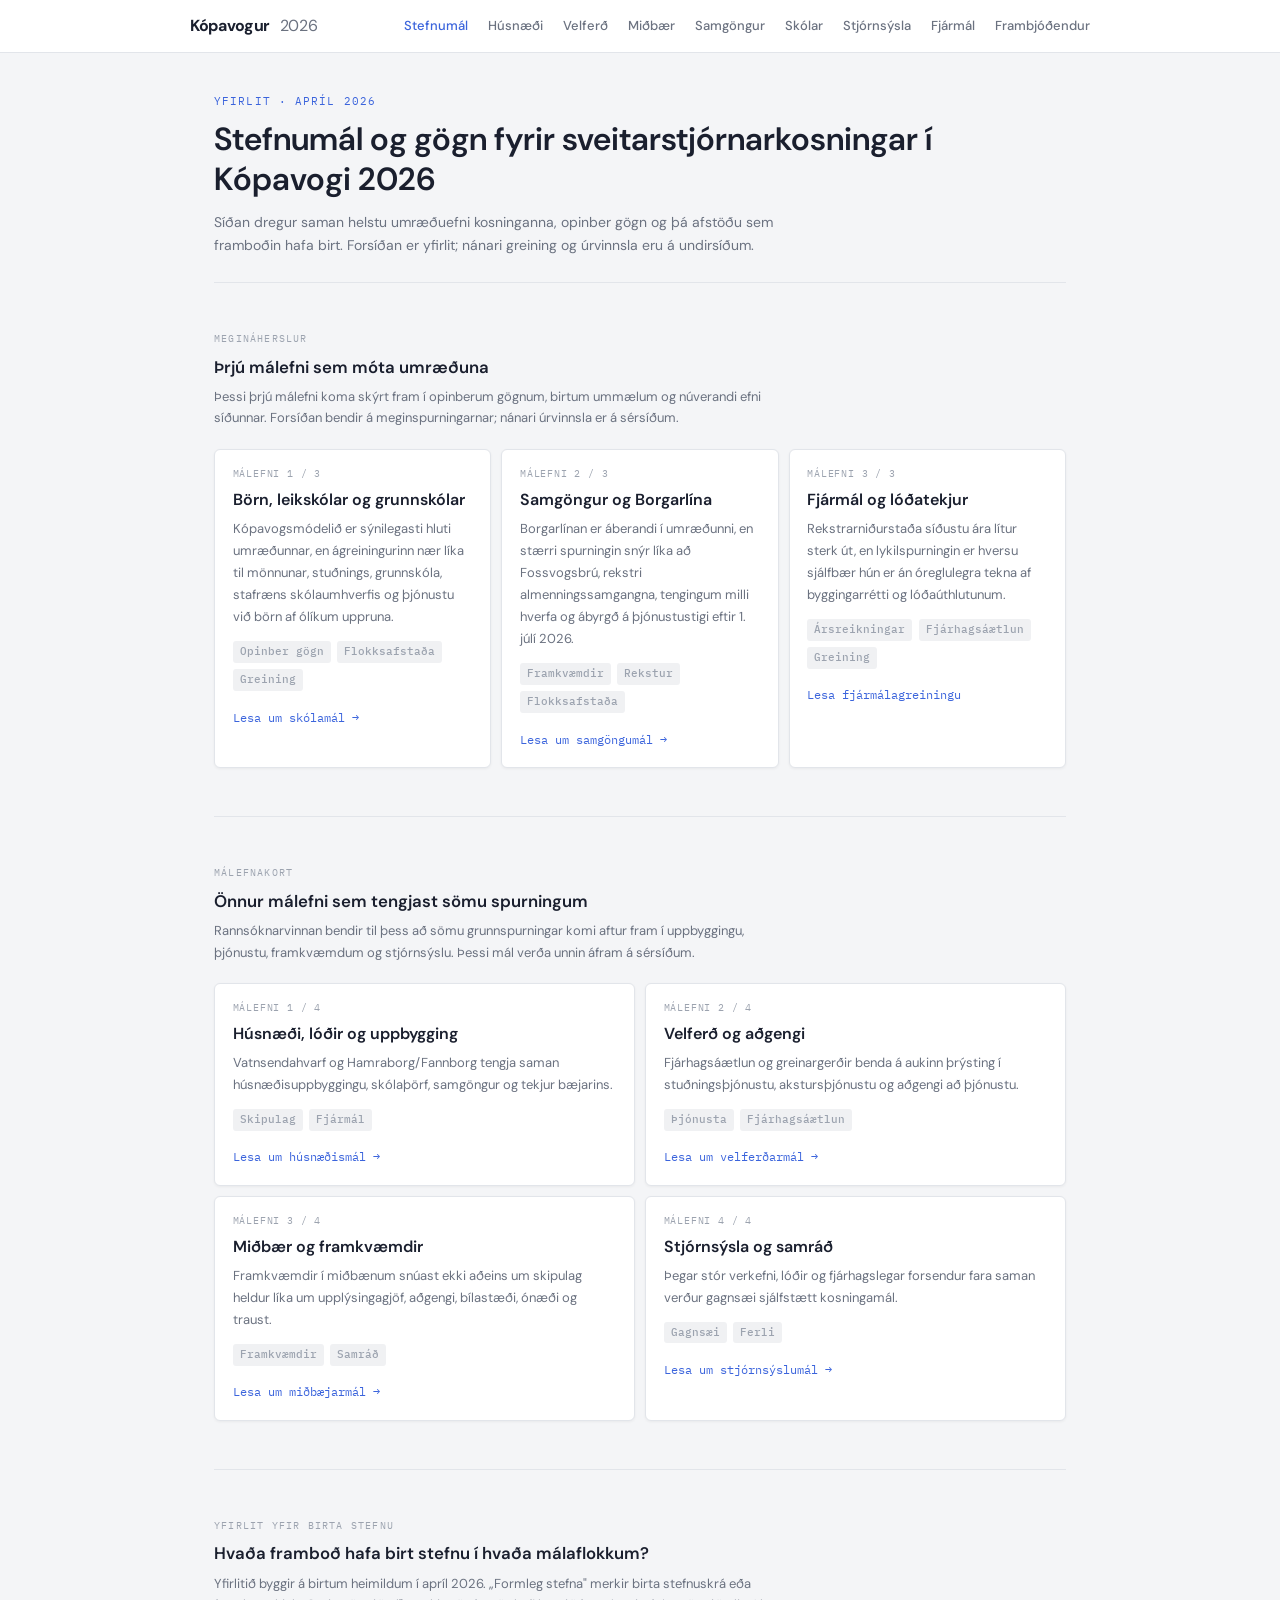
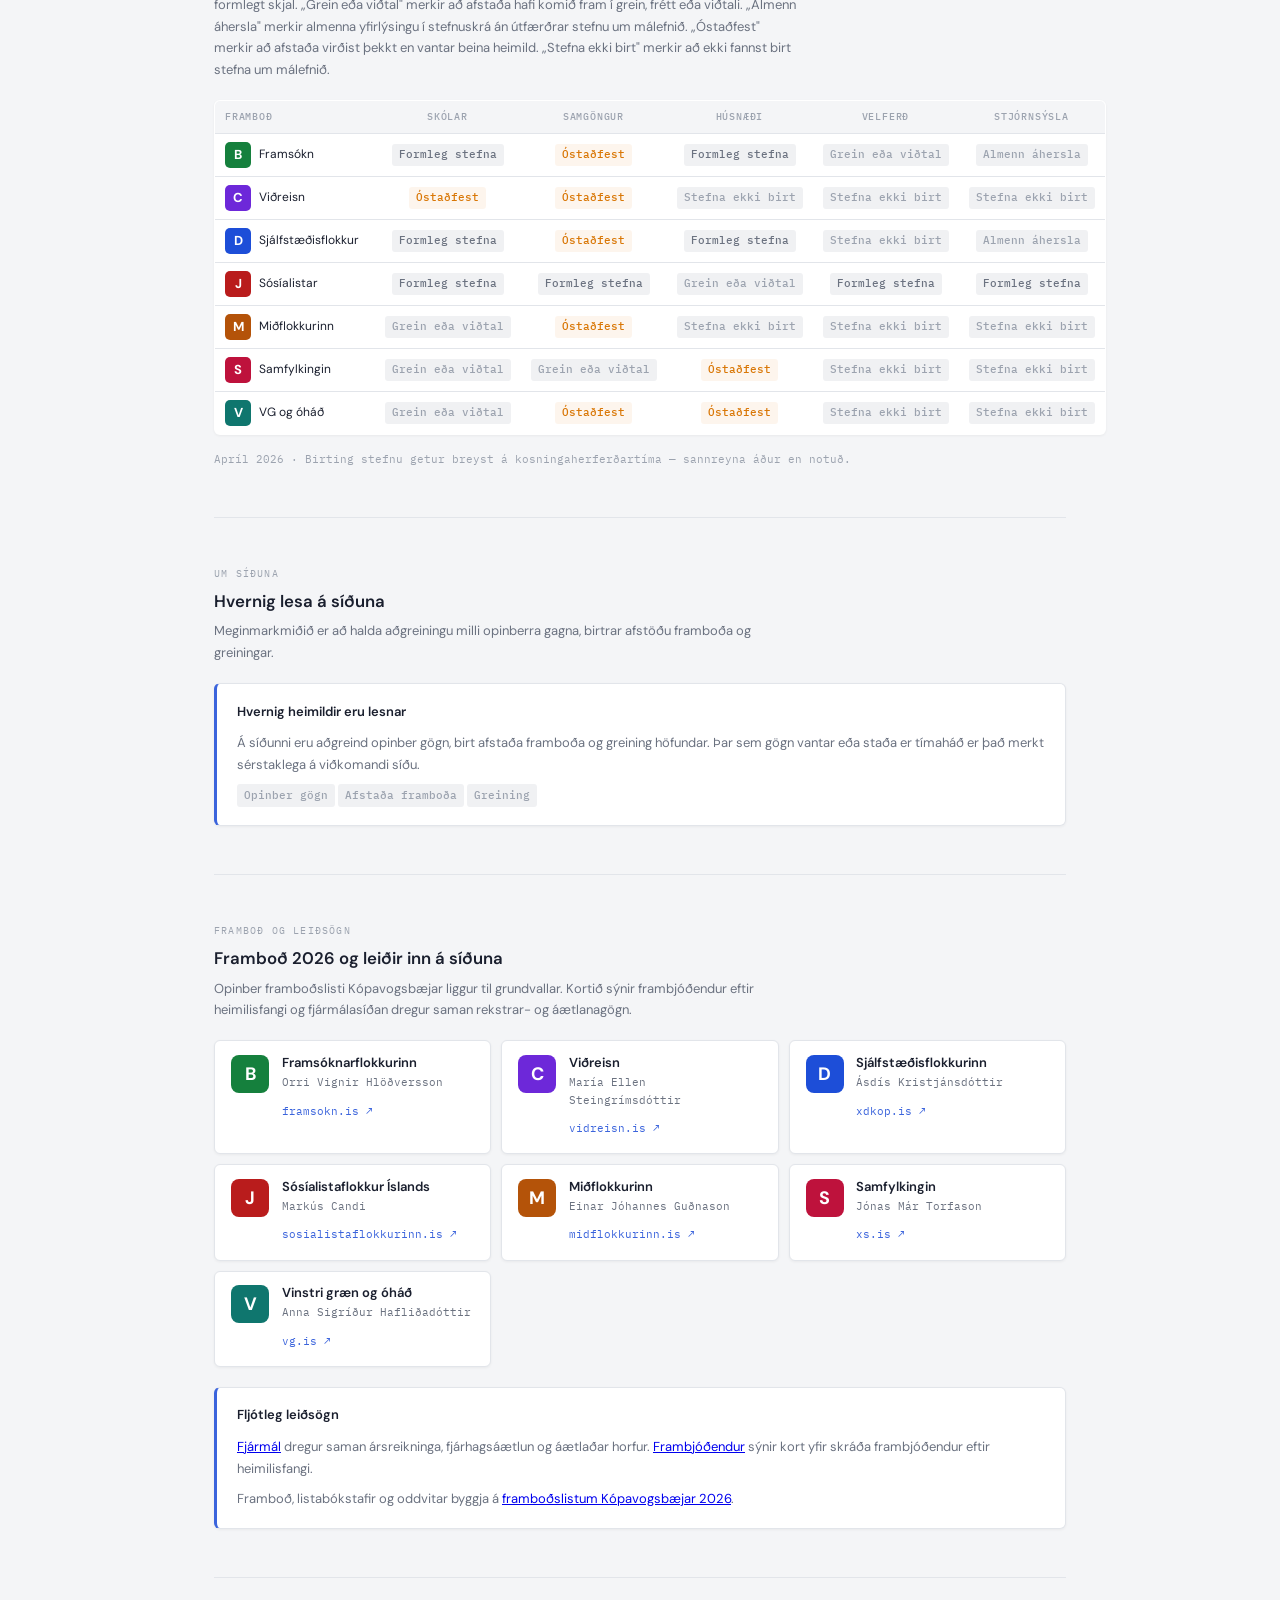
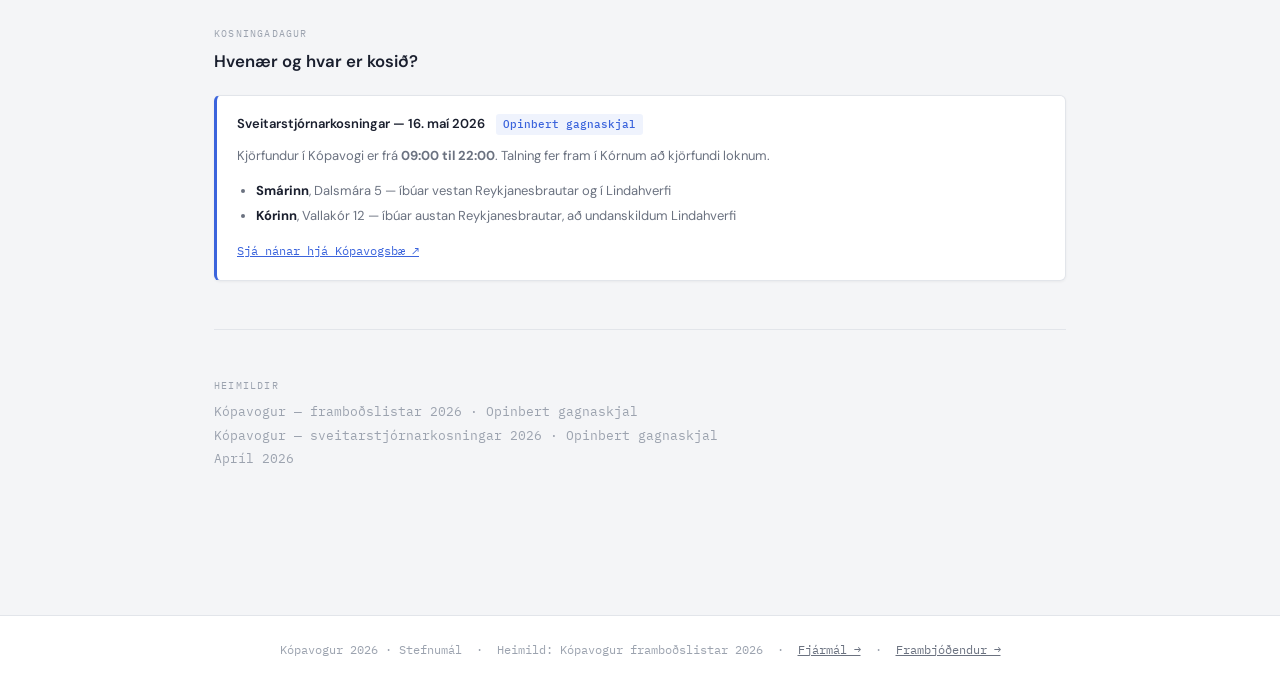
==== commit ff2fc2ed: "Lagfæring á íslensku málfari á síðum" ====
--- a/index.html
+++ b/index.html
@@ -3,7 +3,7 @@
 <head>
 <meta charset="UTF-8">
 <meta name="viewport" content="width=device-width, initial-scale=1.0">
-<title>Kópavogur 2026 · Stefnumál flokkanna</title>
+<title>Kópavogur 2026 · Stefnumál framboðanna</title>
 <link rel="preconnect" href="https://fonts.googleapis.com">
 <link href="https://fonts.googleapis.com/css2?family=DM+Sans:ital,wght@0,400;0,500;0,700;1,400&family=IBM+Plex+Mono:wght@400;500&display=swap" rel="stylesheet">
 <link rel="stylesheet" href="assets/common.css">
@@ -59,22 +59,22 @@
     <p class="page-eyebrow">Yfirlit · Apríl 2026</p>
     <h1>Stefnumál og gögn fyrir sveitarstjórnarkosningar í Kópavogi 2026</h1>
     <p class="page-desc">
-      Síðan dregur saman helstu umræðuefni kosninganna, opinber gögn og birta afstöðu framboða.
+      Síðan dregur saman helstu umræðuefni kosninganna, opinber gögn og þá afstöðu sem framboðin hafa birt.
       Forsíðan er yfirlit; nánari greining og úrvinnsla eru á undirsíðum.
     </p>
   </div>
 
   <div class="section">
     <p class="section-eyebrow">Megináherslur</p>
-    <h2>Þrjár átakalínur sem móta umræðuna</h2>
+    <h2>Þrjú málefni sem móta umræðuna</h2>
     <p class="section-desc">
-      Þessi þrjú málefni liggja skýrt fyrir í opinberum gögnum, birtum ummælum og núverandi efni síðunnar.
+      Þessi þrjú málefni koma skýrt fram í opinberum gögnum, birtum ummælum og núverandi efni síðunnar.
       Forsíðan bendir á meginspurningarnar; nánari úrvinnsla er á sérsíðum.
     </p>
 
     <div class="primary-issues">
       <article class="issue-card">
-        <span class="issue-kicker">Átakalína 1 / 3</span>
+        <span class="issue-kicker">Málefni 1 / 3</span>
         <h3>Börn, leikskólar og grunnskólar</h3>
         <p>
           Kópavogsmódelið er sýnilegasti hluti umræðunnar, en ágreiningurinn nær líka til mönnunar,
@@ -89,10 +89,10 @@
       </article>
 
       <article class="issue-card">
-        <span class="issue-kicker">Átakalína 2 / 3</span>
+        <span class="issue-kicker">Málefni 2 / 3</span>
         <h3>Samgöngur og Borgarlína</h3>
         <p>
-          Borgarlínan er kjarninn í sýnilegri deilu, en stærri spurningin snýr líka að Fossvogsbrú,
+          Borgarlínan er áberandi í umræðunni, en stærri spurningin snýr líka að Fossvogsbrú,
           rekstri almenningssamgangna, tengingum milli hverfa og ábyrgð á þjónustustigi eftir 1. júlí 2026.
         </p>
         <div class="issue-meta">
@@ -104,7 +104,7 @@
       </article>
 
       <article class="issue-card">
-        <span class="issue-kicker">Átakalína 3 / 3</span>
+        <span class="issue-kicker">Málefni 3 / 3</span>
         <h3>Fjármál og lóðatekjur</h3>
         <p>
           Rekstrarniðurstaða síðustu ára lítur sterk út, en lykilspurningin er hversu sjálfbær hún er án
@@ -191,15 +191,19 @@
   <hr class="divider">
 
   <div class="section">
-    <p class="section-eyebrow">Stefnuþekja</p>
-    <h2>Hvaða flokkar hafa birt stefnu á hvaða málefnum?</h2>
+    <p class="section-eyebrow">Yfirlit yfir birta stefnu</p>
+    <h2>Hvaða framboð hafa birt stefnu í hvaða málaflokkum?</h2>
     <p class="section-desc">
-      Yfirlit byggir á birtum heimildum í apríl 2026. „Formleg" þýðir birt stefnuskrá eða formlegt skjal; „Grein" þýðir grein frambjóðanda eða frétt/viðtal; „Óstaðfest" þýðir þekkt afstaða sem vantar bein heimildatilvísun.
-    </p>
-    <table class="coverage-table" aria-label="Stefnuþekja flokkanna eftir málefnum — apríl 2026">
+      Yfirlitið byggir á birtum heimildum í apríl 2026. „Formleg stefna" merkir birta stefnuskrá eða formlegt skjal.
+      „Grein eða viðtal" merkir að afstaða hafi komið fram í grein, frétt eða viðtali. „Almenn áhersla"
+      merkir almenna yfirlýsingu í stefnuskrá án útfærðrar stefnu um málefnið. „Óstaðfest" merkir að
+      afstaða virðist þekkt en vantar beina heimild. „Stefna ekki birt" merkir að ekki fannst birt stefna
+      um málefnið.
+    </p>
+    <table class="coverage-table" aria-label="Birting stefnu framboðanna eftir málefnum — apríl 2026">
       <thead>
         <tr>
-          <th>Flokkur</th>
+          <th>Framboð</th>
           <th><a href="skolar.html" style="color:inherit;text-decoration:none">Skólar</a></th>
           <th><a href="samgongur.html" style="color:inherit;text-decoration:none">Samgöngur</a></th>
           <th><a href="husnaedi.html" style="color:inherit;text-decoration:none">Húsnæði</a></th>
@@ -210,11 +214,11 @@
       <tbody>
         <tr>
           <td><div class="cov-party"><div class="badge badge-sm" style="background:var(--b)">B</div> Framsókn</div></td>
-          <td><span class="tag tag-party">Formleg</span></td>
-          <td><span class="tag tag-unverified">Óstaðfest</span></td>
-          <td><span class="tag tag-party">Formleg</span></td>
-          <td><span class="tag tag-dim">Grein</span></td>
-          <td><span class="tag tag-dim">Almælt</span></td>
+          <td><span class="tag tag-party">Formleg stefna</span></td>
+          <td><span class="tag tag-unverified">Óstaðfest</span></td>
+          <td><span class="tag tag-party">Formleg stefna</span></td>
+          <td><span class="tag tag-dim">Grein eða viðtal</span></td>
+          <td><span class="tag tag-dim">Almenn áhersla</span></td>
         </tr>
         <tr>
           <td><div class="cov-party"><div class="badge badge-sm" style="background:var(--c)">C</div> Viðreisn</div></td>
@@ -226,23 +230,23 @@
         </tr>
         <tr>
           <td><div class="cov-party"><div class="badge badge-sm" style="background:var(--d)">D</div> Sjálfstæðisflokkur</div></td>
-          <td><span class="tag tag-party">Formleg</span></td>
-          <td><span class="tag tag-unverified">Óstaðfest</span></td>
-          <td><span class="tag tag-party">Formleg</span></td>
-          <td><span class="tag tag-dim">Stefna ekki birt</span></td>
-          <td><span class="tag tag-dim">Almælt</span></td>
+          <td><span class="tag tag-party">Formleg stefna</span></td>
+          <td><span class="tag tag-unverified">Óstaðfest</span></td>
+          <td><span class="tag tag-party">Formleg stefna</span></td>
+          <td><span class="tag tag-dim">Stefna ekki birt</span></td>
+          <td><span class="tag tag-dim">Almenn áhersla</span></td>
         </tr>
         <tr>
           <td><div class="cov-party"><div class="badge badge-sm" style="background:var(--j)">J</div> Sósíalistar</div></td>
-          <td><span class="tag tag-party">Formleg</span></td>
-          <td><span class="tag tag-party">Formleg</span></td>
-          <td><span class="tag tag-dim">Grein</span></td>
-          <td><span class="tag tag-party">Formleg</span></td>
-          <td><span class="tag tag-party">Formleg</span></td>
+          <td><span class="tag tag-party">Formleg stefna</span></td>
+          <td><span class="tag tag-party">Formleg stefna</span></td>
+          <td><span class="tag tag-dim">Grein eða viðtal</span></td>
+          <td><span class="tag tag-party">Formleg stefna</span></td>
+          <td><span class="tag tag-party">Formleg stefna</span></td>
         </tr>
         <tr>
           <td><div class="cov-party"><div class="badge badge-sm" style="background:var(--m)">M</div> Miðflokkurinn</div></td>
-          <td><span class="tag tag-dim">Grein</span></td>
+          <td><span class="tag tag-dim">Grein eða viðtal</span></td>
           <td><span class="tag tag-unverified">Óstaðfest</span></td>
           <td><span class="tag tag-dim">Stefna ekki birt</span></td>
           <td><span class="tag tag-dim">Stefna ekki birt</span></td>
@@ -250,15 +254,15 @@
         </tr>
         <tr>
           <td><div class="cov-party"><div class="badge badge-sm" style="background:var(--s)">S</div> Samfylkingin</div></td>
-          <td><span class="tag tag-dim">Grein</span></td>
-          <td><span class="tag tag-dim">Frétt/viðtal</span></td>
+          <td><span class="tag tag-dim">Grein eða viðtal</span></td>
+          <td><span class="tag tag-dim">Grein eða viðtal</span></td>
           <td><span class="tag tag-unverified">Óstaðfest</span></td>
           <td><span class="tag tag-dim">Stefna ekki birt</span></td>
           <td><span class="tag tag-dim">Stefna ekki birt</span></td>
         </tr>
         <tr>
           <td><div class="cov-party"><div class="badge badge-sm" style="background:var(--v)">V</div> VG og óháð</div></td>
-          <td><span class="tag tag-dim">Grein</span></td>
+          <td><span class="tag tag-dim">Grein eða viðtal</span></td>
           <td><span class="tag tag-unverified">Óstaðfest</span></td>
           <td><span class="tag tag-unverified">Óstaðfest</span></td>
           <td><span class="tag tag-dim">Stefna ekki birt</span></td>
@@ -266,7 +270,7 @@
         </tr>
       </tbody>
     </table>
-    <p style="font-size:11px;color:var(--text-dim);font-family:var(--mono);margin-top:0.5rem">Apríl 2026 · Stefnuþekja breytist á kosningaherferðartíma — sannreyna áður en notuð.</p>
+    <p style="font-size:11px;color:var(--text-dim);font-family:var(--mono);margin-top:0.5rem">Apríl 2026 · Birting stefnu getur breyst á kosningaherferðartíma — sannreyna áður en notuð.</p>
   </div>
 
   <hr class="divider">
@@ -275,18 +279,18 @@
     <p class="section-eyebrow">Um síðuna</p>
     <h2>Hvernig lesa á síðuna</h2>
     <p class="section-desc">
-      Meginmarkmiðið er að halda aðgreiningu milli opinberra gagna, birtrar flokksafstöðu og greiningar.
+      Meginmarkmiðið er að halda aðgreiningu milli opinberra gagna, birtrar afstöðu framboða og greiningar.
     </p>
 
     <div class="callout">
       <div class="callout-title">Hvernig heimildir eru lesnar</div>
       <p>
-        Á síðunni eru aðgreind opinber gögn, birt flokksafstaða og greining höfundar.
+        Á síðunni eru aðgreind opinber gögn, birt afstaða framboða og greining höfundar.
         Þar sem gögn vantar eða staða er tímaháð er það merkt sérstaklega á viðkomandi síðu.
       </p>
       <p>
         <span class="tag tag-dim">Opinber gögn</span>
-        <span class="tag tag-dim">Flokksafstaða</span>
+        <span class="tag tag-dim">Afstaða framboða</span>
         <span class="tag tag-dim">Greining</span>
       </p>
     </div>
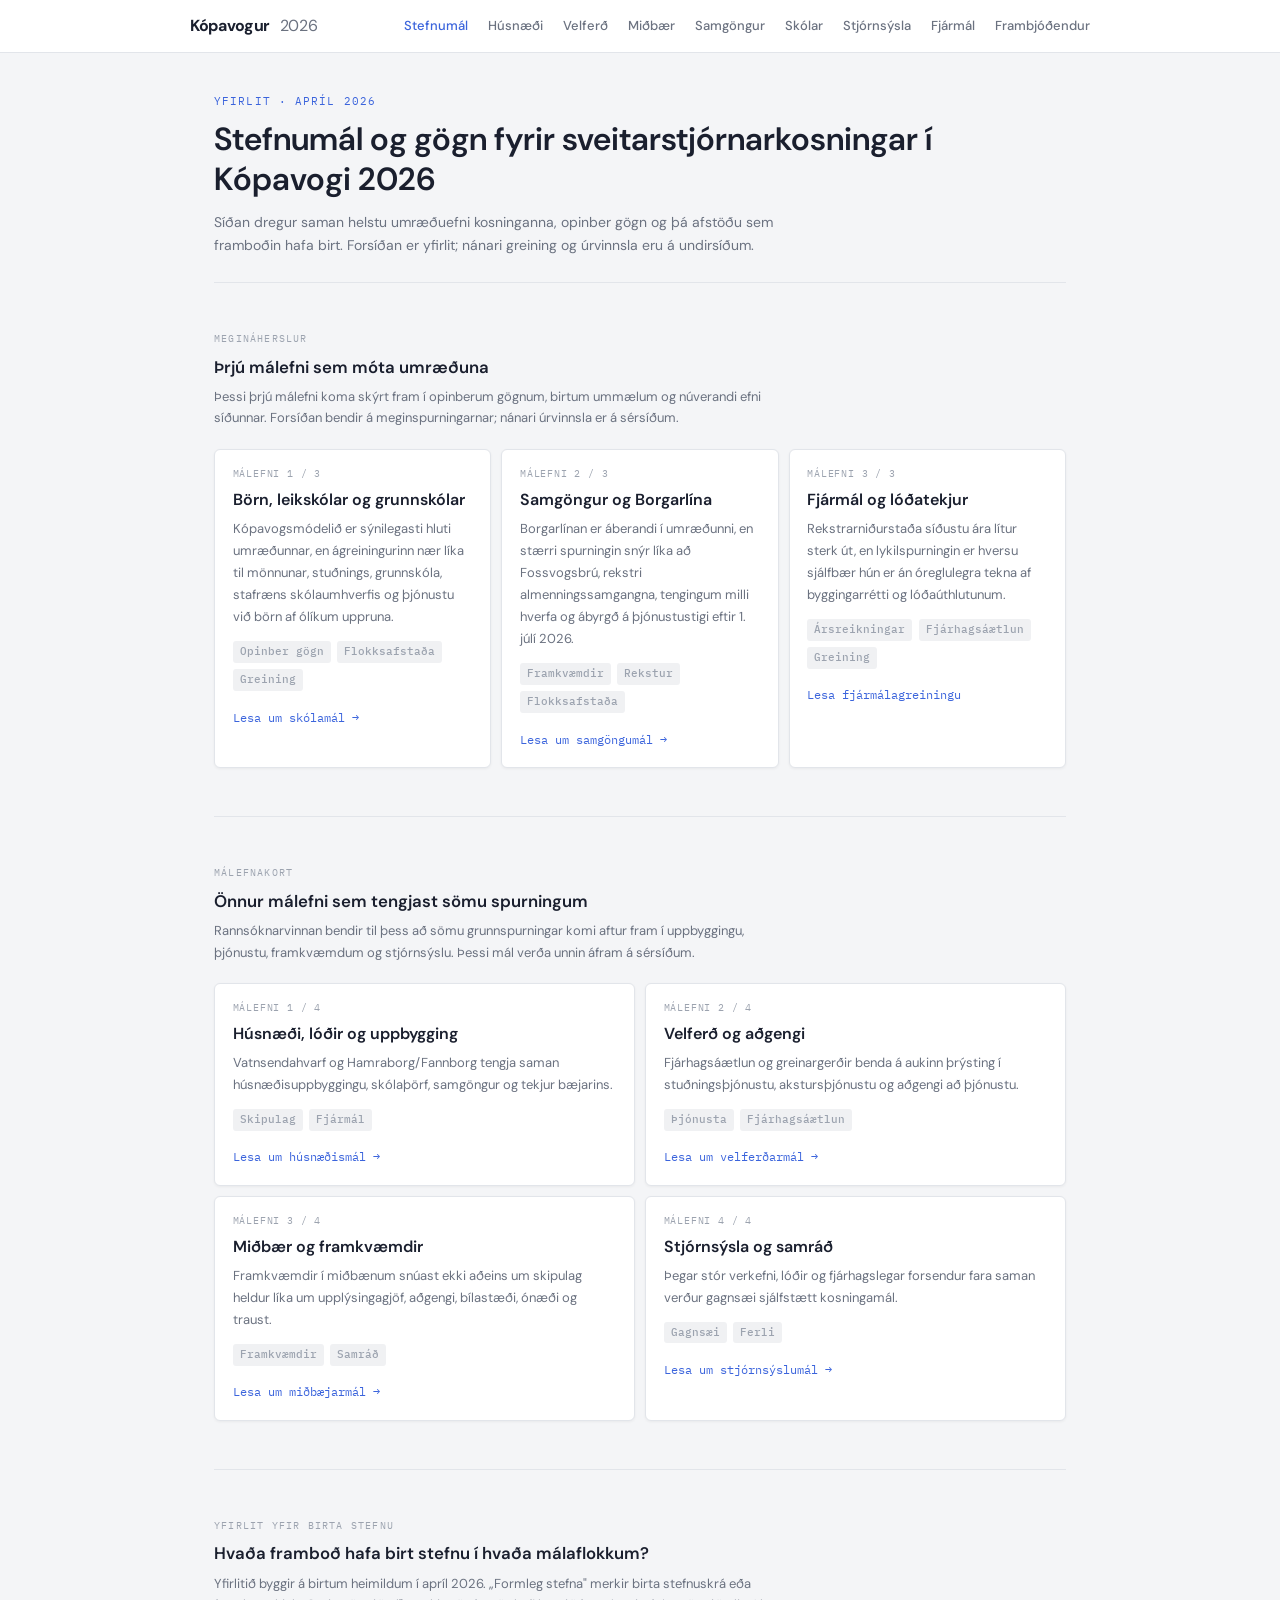
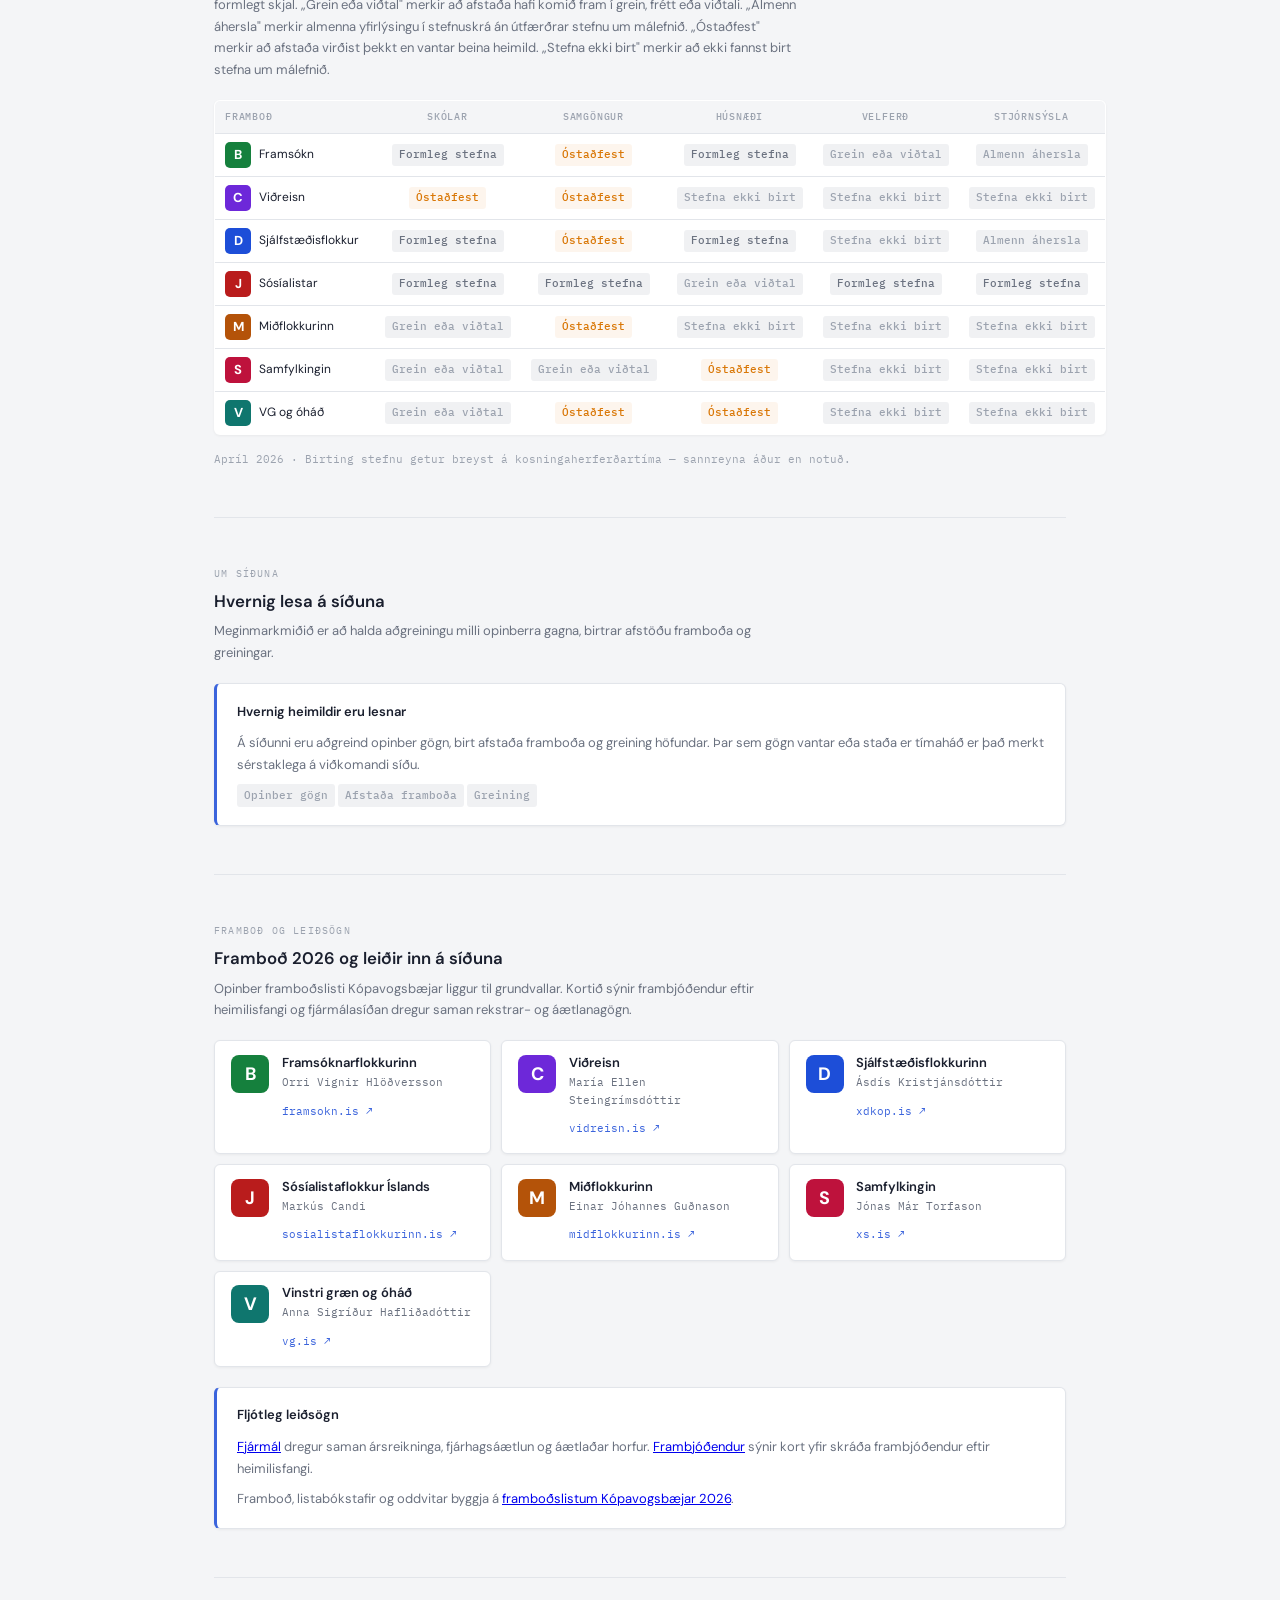
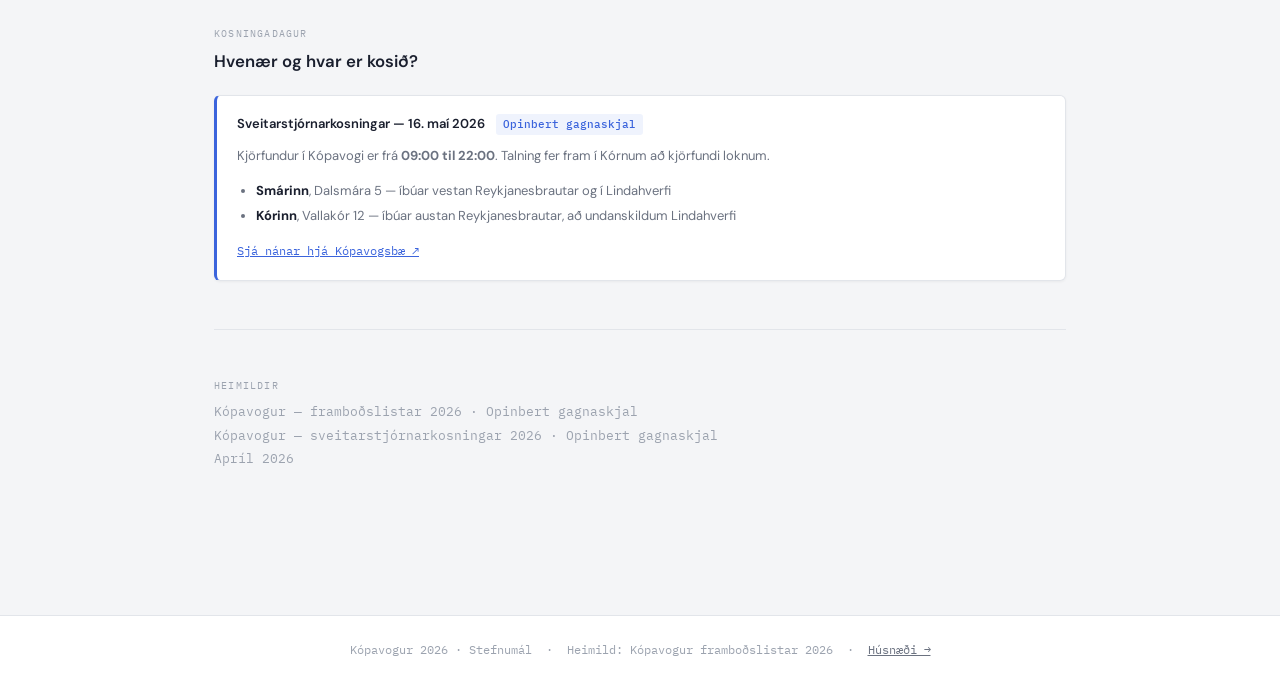
==== commit 14739954: "Samræming útlits og lagfæring á korti" ====
--- a/index.html
+++ b/index.html
@@ -424,9 +424,7 @@
   &nbsp;·&nbsp;
   Heimild: Kópavogur framboðslistar 2026
   &nbsp;·&nbsp;
-  <a href="fjarmal.html">Fjármál →</a>
-  &nbsp;·&nbsp;
-  <a href="kort.html">Frambjóðendur →</a>
+  <a href="husnaedi.html">Húsnæði →</a>
 </footer>
 
 </body>
--- a/assets/common.css
+++ b/assets/common.css
@@ -364,6 +364,65 @@
 .question-list li { font-size: 14px; color: var(--text); line-height: 1.7; margin-bottom: 0.75rem; padding-left: 0.25rem; }
 .question-list li:last-child { margin-bottom: 0; }
 
+/* ── Chart card ── */
+/* Wrapper for a Chart.js <canvas>. Also used in fjarmal.html and husnaedi.html. */
+.chart-card {
+  background: var(--bg-card);
+  border: 1px solid var(--border);
+  border-radius: 6px;
+  padding: 1.25rem 1.25rem 1rem;
+  margin-bottom: 1rem;
+  box-shadow: 0 1px 3px rgba(0,0,0,0.06);
+}
+.chart-legend { display: flex; flex-wrap: wrap; gap: 1rem; margin-bottom: 1rem; font-size: 12px; color: var(--text-muted); font-family: var(--mono); }
+.leg { display: flex; align-items: center; gap: 6px; }
+.leg-dot { width: 10px; height: 10px; border-radius: 2px; flex-shrink: 0; }
+.chart-wrap { position: relative; width: 100%; }
+
+/* ── Metric cards ── */
+/* Small KPI cards in a four-column grid (fjarmal.html). */
+.metric-row { display: grid; grid-template-columns: repeat(4, 1fr); gap: 10px; margin-bottom: 1.5rem; }
+.metric-card {
+  background: var(--bg-card);
+  border: 1px solid var(--border);
+  border-radius: 6px;
+  padding: 1rem;
+  box-shadow: 0 1px 3px rgba(0,0,0,0.06);
+}
+.metric-year  { font-size: 11px; font-family: var(--mono); color: var(--text-dim); margin-bottom: 6px; }
+.metric-value { font-size: 1.35rem; font-weight: 600; font-family: var(--mono); line-height: 1.2; }
+.metric-value.neg { color: var(--neg); }
+.metric-value.pos { color: var(--pos); }
+.metric-sub   { font-size: 11px; color: var(--text-dim); margin-top: 4px; font-family: var(--mono); }
+
+/* ── Data table ── */
+/* Used on fjarmal.html (financial tables) and velferd.html (service-pressure table). */
+.data-table { width: 100%; border-collapse: collapse; font-size: 13px; margin: 1rem 0; }
+.data-table th {
+  text-align: left;
+  padding: 8px 10px;
+  font-size: 11px;
+  font-family: var(--mono);
+  color: var(--text-dim);
+  letter-spacing: 0.06em;
+  border-bottom: 1px solid var(--border);
+  font-weight: 500;
+}
+.data-table td {
+  padding: 9px 10px;
+  border-bottom: 1px solid var(--border);
+  color: var(--text-muted);
+  font-family: var(--mono);
+  font-size: 12px;
+}
+.data-table td:first-child { color: var(--text); font-family: var(--font); font-size: 13px; }
+.data-table tr:last-child td { border-bottom: none; }
+.data-table .neg { color: var(--neg); font-weight: 500; }
+.data-table .pos { color: var(--pos); font-weight: 500; }
+.data-table .amt { text-align: right; }
+.data-table .total-row td { border-top: 1px solid var(--border-light); color: var(--text); font-weight: 600; border-bottom: none; }
+.data-table .total-row td:first-child { color: var(--text); }
+
 /* ── Responsive (shared) ── */
 @media (max-width: 640px) {
   .site-title span { display: none; }
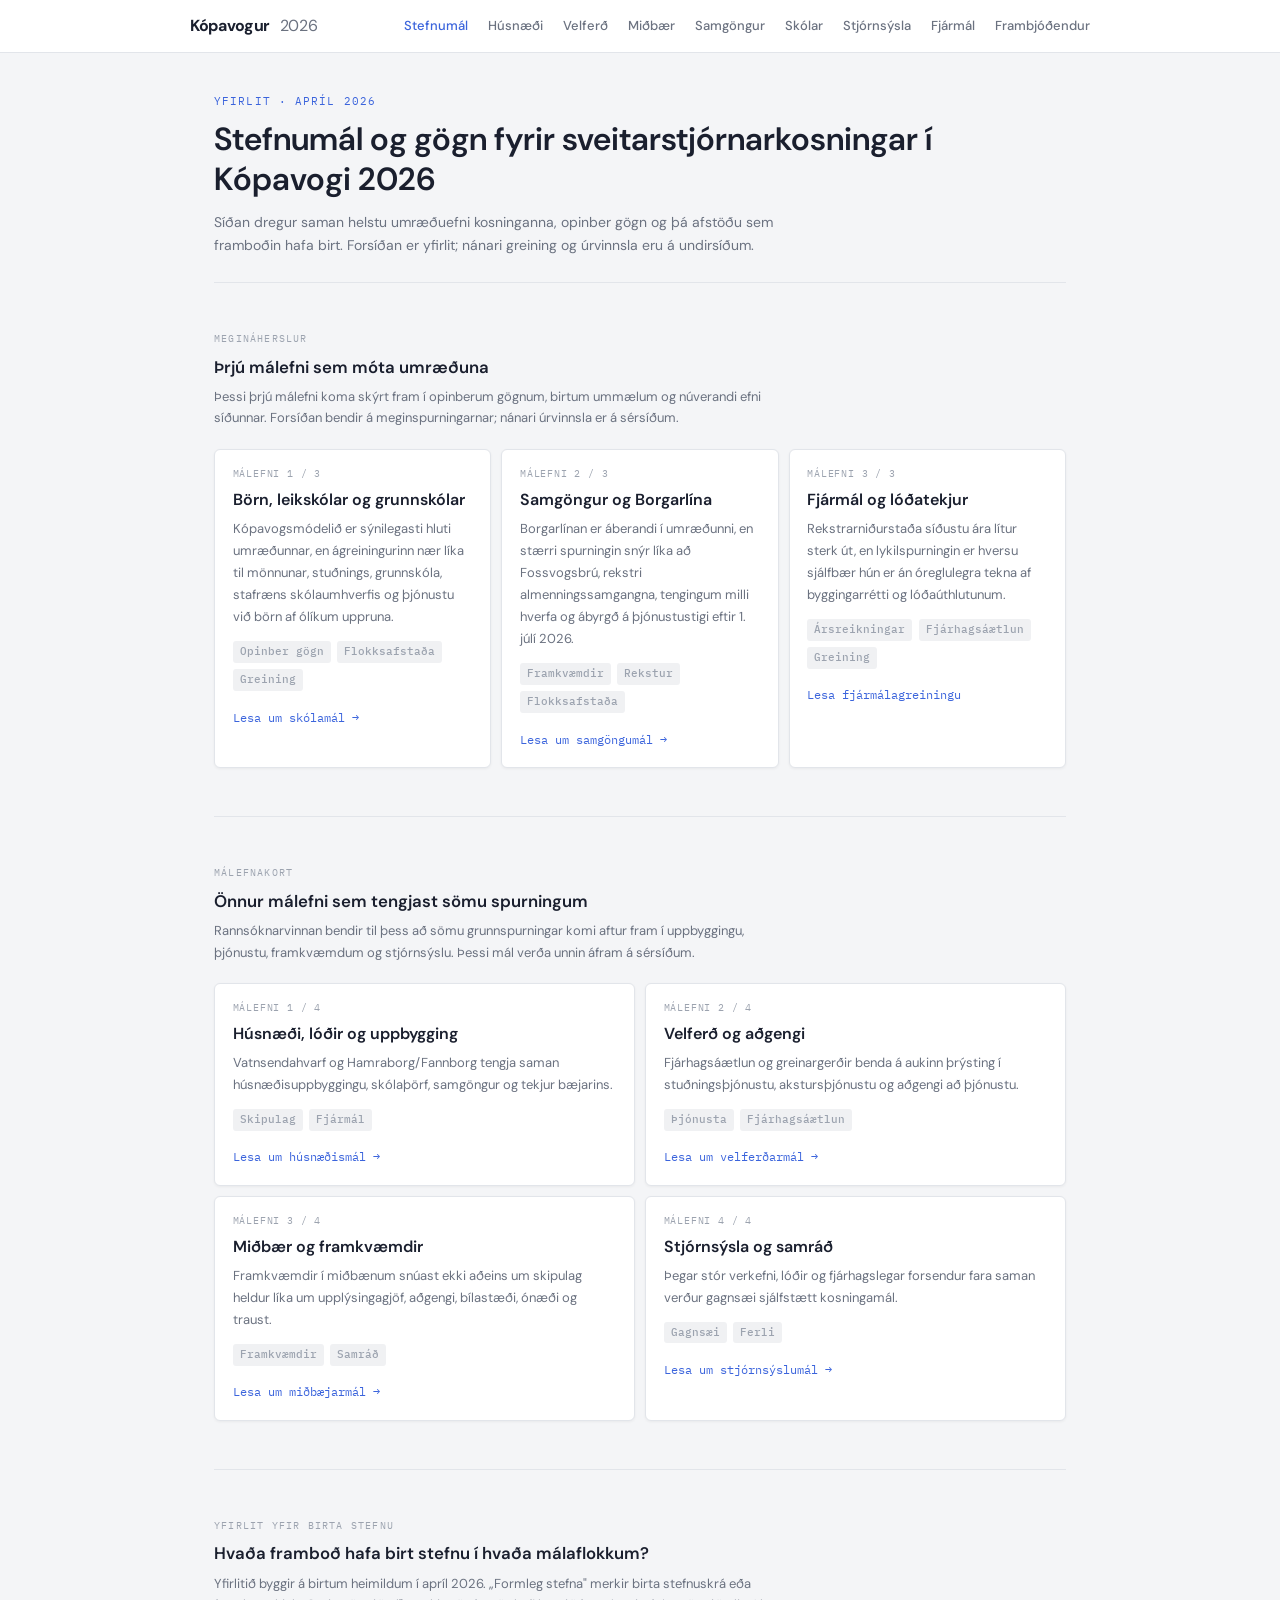
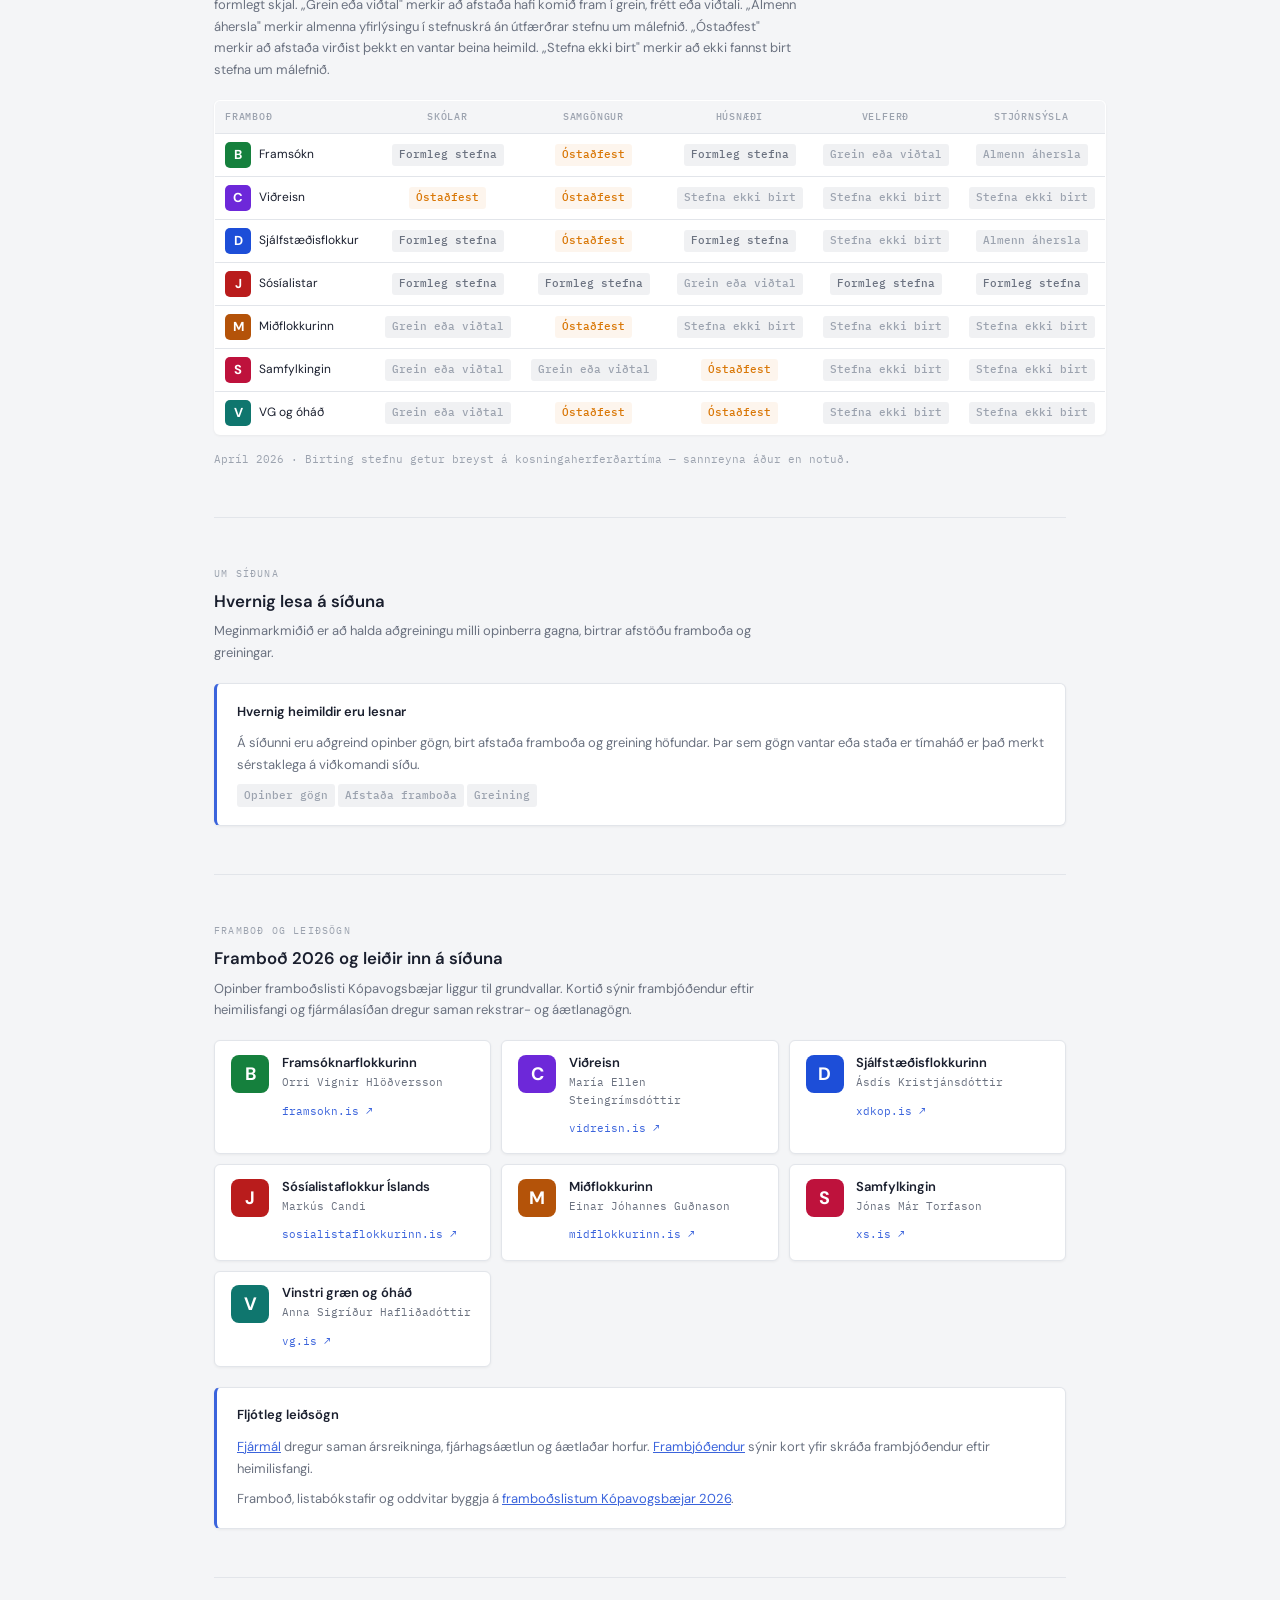
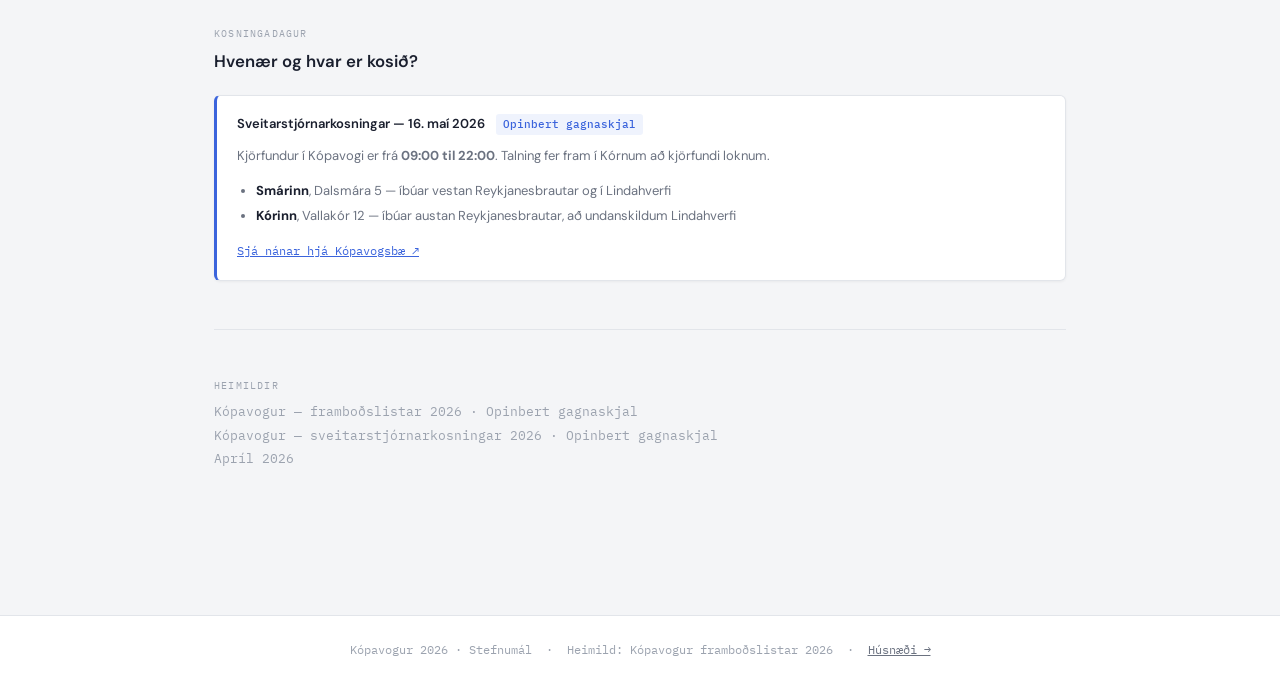
==== commit c46e1499: "Added XD stefnuskrá" ====
--- a/index.html
+++ b/index.html
@@ -348,7 +348,7 @@
         <div class="party-info">
           <div class="party-name">Miðflokkurinn</div>
           <div class="party-leader">Einar Jóhannes Guðnason</div>
-          <a class="party-web" href="https://midflokkurinn.is" target="_blank" rel="noopener">midflokkurinn.is ↗</a>
+          <a class="party-web" href="https://midflokkurinn.is/kopavogur" target="_blank" rel="noopener">midflokkurinn.is ↗</a>
         </div>
       </div>
 
--- a/assets/common.css
+++ b/assets/common.css
@@ -210,6 +210,10 @@
 footer a { color: var(--text-muted); text-decoration: underline; }
 footer a:hover { color: var(--text); }
 
+/* Links within section content (e.g. Heimildir references) */
+.section p a { color: var(--accent); text-decoration: underline; }
+.section p a:hover { opacity: 0.8; }
+
 /* ── Source badge tags ── */
 /* Used alongside .tag to label the source type of a claim or quote.  */
 /* Official/data sources: blue tint. Analysis: amber. Missing: red.    */
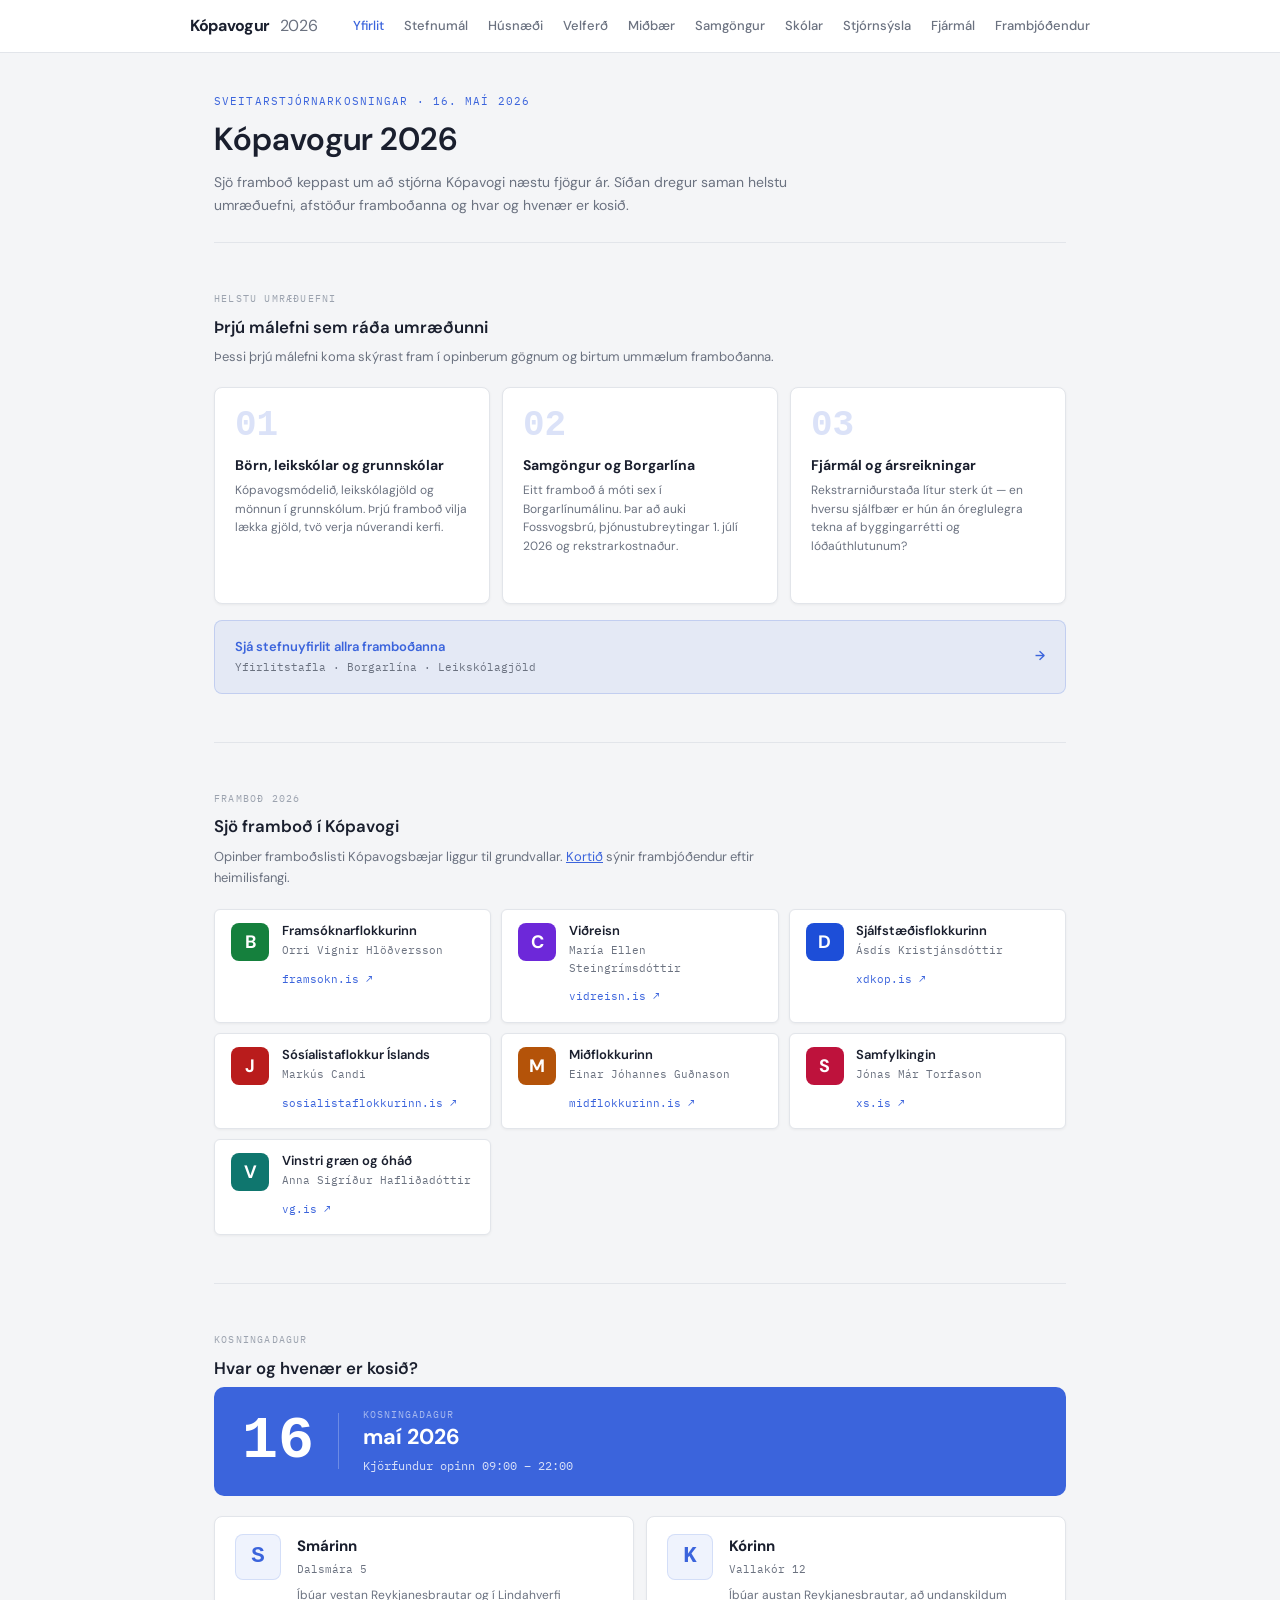
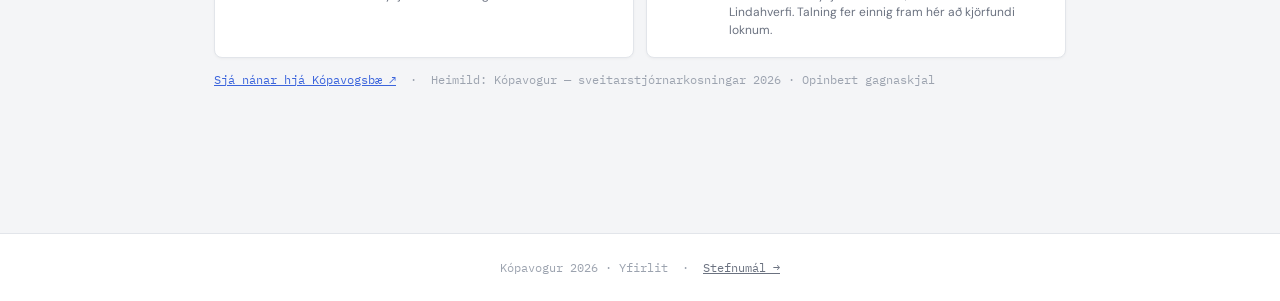
==== commit 0a59f99f: "Updated the layout and flow of the pages, adding an overview page." ====
--- a/index.html
+++ b/index.html
@@ -3,34 +3,158 @@
 <head>
 <meta charset="UTF-8">
 <meta name="viewport" content="width=device-width, initial-scale=1.0">
-<title>Kópavogur 2026 · Stefnumál framboðanna</title>
+<title>Kópavogur 2026 · Yfirlit</title>
 <link rel="preconnect" href="https://fonts.googleapis.com">
 <link href="https://fonts.googleapis.com/css2?family=DM+Sans:ital,wght@0,400;0,500;0,700;1,400&family=IBM+Plex+Mono:wght@400;500&display=swap" rel="stylesheet">
 <link rel="stylesheet" href="assets/common.css">
 <style>
-  .primary-issues,
-  .issue-map {
+
+  /* ── Helstu umræðuefni ── */
+  .topic-grid {
     display: grid;
-    gap: 10px;
+    grid-template-columns: repeat(3, 1fr);
+    gap: 12px;
     margin-top: 1rem;
   }
-  .primary-issues { grid-template-columns: repeat(3, minmax(0, 1fr)); }
-  .issue-map      { grid-template-columns: repeat(2, minmax(0, 1fr)); }
-
-  /* Policy coverage matrix */
-  .coverage-table { width: 100%; border-collapse: collapse; font-size: 12px; margin: 1rem 0; background: var(--bg-card); border: 1px solid var(--border); border-radius: 6px; overflow: hidden; box-shadow: 0 1px 3px rgba(0,0,0,0.05); }
-  .coverage-table th { padding: 8px 10px; font-size: 10px; font-family: var(--mono); color: var(--text-dim); letter-spacing: 0.08em; text-transform: uppercase; border-bottom: 1px solid var(--border); font-weight: 500; text-align: center; background: var(--bg); }
-  .coverage-table th:first-child { text-align: left; min-width: 160px; }
-  .coverage-table td { padding: 8px 10px; border-bottom: 1px solid var(--border); text-align: center; vertical-align: middle; }
-  .coverage-table td:first-child { text-align: left; }
-  .coverage-table tr:last-child td { border-bottom: none; }
-  .cov-party { display: flex; align-items: center; gap: 0.5rem; }
+  a.topic-card {
+    display: flex;
+    flex-direction: column;
+    background: var(--bg-card);
+    border: 1px solid var(--border);
+    border-radius: 8px;
+    padding: 1.25rem 1.25rem 1rem;
+    text-decoration: none;
+    color: var(--text);
+    transition: border-color 0.15s, box-shadow 0.15s, transform 0.1s;
+    box-shadow: 0 1px 3px rgba(0,0,0,0.05);
+  }
+  a.topic-card:hover {
+    border-color: var(--accent);
+    box-shadow: 0 4px 14px rgba(59,100,220,0.12);
+    transform: translateY(-1px);
+  }
+  .topic-num {
+    font-size: 2.25rem;
+    font-weight: 700;
+    font-family: var(--mono);
+    color: var(--accent);
+    opacity: 0.18;
+    line-height: 1;
+    margin-bottom: 0.75rem;
+    transition: opacity 0.15s;
+  }
+  a.topic-card:hover .topic-num { opacity: 0.45; }
+  .topic-title {
+    font-size: 14px;
+    font-weight: 700;
+    color: var(--text);
+    margin-bottom: 0.4rem;
+    line-height: 1.3;
+  }
+  .topic-desc {
+    font-size: 12px;
+    color: var(--text-muted);
+    line-height: 1.55;
+    flex: 1;
+  }
+  .topic-arrow {
+    font-size: 12px;
+    color: var(--accent);
+    margin-top: 0.75rem;
+    font-family: var(--mono);
+    opacity: 0;
+    transition: opacity 0.15s;
+  }
+  a.topic-card:hover .topic-arrow { opacity: 1; }
+
+  /* ── Stefnumál callout ── */
+  .stefnumal-link {
+    display: flex;
+    align-items: center;
+    justify-content: space-between;
+    background: var(--accent-dim);
+    border: 1px solid rgba(59,100,220,0.2);
+    border-radius: 8px;
+    padding: 1rem 1.25rem;
+    text-decoration: none;
+    color: var(--accent);
+    margin-top: 1rem;
+    font-size: 13px;
+    font-weight: 600;
+    transition: background 0.15s;
+  }
+  .stefnumal-link:hover { background: rgba(59,100,220,0.12); }
+  .stefnumal-link-sub { font-size: 11px; font-family: var(--mono); font-weight: 400; color: var(--text-muted); margin-top: 2px; }
+
+  /* ── Kjörstaðir ── */
+  .election-strip {
+    background: var(--accent);
+    border-radius: 10px;
+    padding: 1.25rem 1.75rem;
+    display: flex;
+    align-items: center;
+    gap: 1.5rem;
+    margin-bottom: 1.25rem;
+  }
+  .ed-num {
+    font-size: 3.75rem;
+    font-weight: 700;
+    font-family: var(--mono);
+    color: white;
+    line-height: 1;
+    flex-shrink: 0;
+  }
+  .ed-divider {
+    width: 1px;
+    height: 3.5rem;
+    background: rgba(255,255,255,0.25);
+    flex-shrink: 0;
+  }
+  .ed-info { display: flex; flex-direction: column; gap: 0.2rem; }
+  .ed-month  { font-size: 1.35rem; font-weight: 700; color: white; line-height: 1.1; }
+  .ed-label  { font-size: 10px; font-family: var(--mono); text-transform: uppercase; letter-spacing: 0.1em; color: rgba(255,255,255,0.55); }
+  .ed-hours  { font-size: 12px; font-family: var(--mono); color: rgba(255,255,255,0.8); margin-top: 0.2rem; }
+
+  .polling-grid {
+    display: grid;
+    grid-template-columns: 1fr 1fr;
+    gap: 12px;
+  }
+  .polling-card {
+    background: var(--bg-card);
+    border: 1px solid var(--border);
+    border-radius: 8px;
+    padding: 1.1rem 1.25rem;
+    display: flex;
+    gap: 1rem;
+    align-items: flex-start;
+    box-shadow: 0 1px 3px rgba(0,0,0,0.04);
+  }
+  .polling-initial {
+    width: 46px;
+    height: 46px;
+    border-radius: 8px;
+    background: var(--accent-dim);
+    color: var(--accent);
+    font-weight: 700;
+    font-size: 1.4rem;
+    display: flex;
+    align-items: center;
+    justify-content: center;
+    flex-shrink: 0;
+    font-family: var(--mono);
+    border: 1px solid rgba(59,100,220,0.15);
+  }
+  .polling-name { font-size: 15px; font-weight: 700; margin-bottom: 0.2rem; }
+  .polling-addr { font-size: 11px; font-family: var(--mono); color: var(--text-muted); margin-bottom: 0.5rem; }
+  .polling-area { font-size: 12px; color: var(--text-muted); line-height: 1.45; }
 
   @media (max-width: 640px) {
-    .primary-issues,
-    .issue-map { grid-template-columns: 1fr; }
-    .coverage-table { font-size: 11px; }
-    .coverage-table th, .coverage-table td { padding: 6px 6px; }
+    .topic-grid    { grid-template-columns: 1fr; }
+    .polling-grid  { grid-template-columns: 1fr; }
+    .ed-num        { font-size: 2.75rem; }
+    .ed-month      { font-size: 1.1rem; }
+    .election-strip { padding: 1rem 1.25rem; gap: 1rem; }
   }
 </style>
 </head>
@@ -40,7 +164,8 @@
   <div class="header-inner">
     <a class="site-title" href="index.html">Kópavogur <span>2026</span></a>
     <nav>
-      <a href="index.html" class="active">Stefnumál</a>
+      <a href="index.html" class="active">Yfirlit</a>
+      <a href="yfirlit.html">Stefnumál</a>
       <a href="husnaedi.html">Húsnæði</a>
       <a href="velferd.html">Velferð</a>
       <a href="midbaer.html">Miðbær</a>
@@ -56,254 +181,69 @@
 <main>
 
   <div class="page-header">
-    <p class="page-eyebrow">Yfirlit · Apríl 2026</p>
-    <h1>Stefnumál og gögn fyrir sveitarstjórnarkosningar í Kópavogi 2026</h1>
+    <p class="page-eyebrow">Sveitarstjórnarkosningar · 16. maí 2026</p>
+    <h1>Kópavogur 2026</h1>
     <p class="page-desc">
-      Síðan dregur saman helstu umræðuefni kosninganna, opinber gögn og þá afstöðu sem framboðin hafa birt.
-      Forsíðan er yfirlit; nánari greining og úrvinnsla eru á undirsíðum.
+      Sjö framboð keppast um að stjórna Kópavogi næstu fjögur ár.
+      Síðan dregur saman helstu umræðuefni, afstöður framboðanna og hvar og hvenær er kosið.
     </p>
   </div>
 
+  <!-- 1. Helstu umræðuefni -->
   <div class="section">
-    <p class="section-eyebrow">Megináherslur</p>
-    <h2>Þrjú málefni sem móta umræðuna</h2>
+    <p class="section-eyebrow">Helstu umræðuefni</p>
+    <h2>Þrjú málefni sem ráða umræðunni</h2>
     <p class="section-desc">
-      Þessi þrjú málefni koma skýrt fram í opinberum gögnum, birtum ummælum og núverandi efni síðunnar.
-      Forsíðan bendir á meginspurningarnar; nánari úrvinnsla er á sérsíðum.
+      Þessi þrjú málefni koma skýrast fram í opinberum gögnum og birtum ummælum framboðanna.
     </p>
 
-    <div class="primary-issues">
-      <article class="issue-card">
-        <span class="issue-kicker">Málefni 1 / 3</span>
-        <h3>Börn, leikskólar og grunnskólar</h3>
-        <p>
-          Kópavogsmódelið er sýnilegasti hluti umræðunnar, en ágreiningurinn nær líka til mönnunar,
-          stuðnings, grunnskóla, stafræns skólaumhverfis og þjónustu við börn af ólíkum uppruna.
+    <div class="topic-grid">
+      <a href="skolar.html" class="topic-card">
+        <div class="topic-num">01</div>
+        <div class="topic-title">Börn, leikskólar og grunnskólar</div>
+        <p class="topic-desc">
+          Kópavogsmódelið, leikskólagjöld og mönnun í grunnskólum. Þrjú framboð vilja lækka gjöld, tvö verja núverandi kerfi.
         </p>
-        <div class="issue-meta">
-          <span class="tag tag-dim">Opinber gögn</span>
-          <span class="tag tag-dim">Flokksafstaða</span>
-          <span class="tag tag-dim">Greining</span>
-        </div>
-        <a class="issue-link" href="skolar.html">Lesa um skólamál →</a>
-      </article>
-
-      <article class="issue-card">
-        <span class="issue-kicker">Málefni 2 / 3</span>
-        <h3>Samgöngur og Borgarlína</h3>
-        <p>
-          Borgarlínan er áberandi í umræðunni, en stærri spurningin snýr líka að Fossvogsbrú,
-          rekstri almenningssamgangna, tengingum milli hverfa og ábyrgð á þjónustustigi eftir 1. júlí 2026.
+        <div class="topic-arrow">Lesa nánar →</div>
+      </a>
+
+      <a href="samgongur.html" class="topic-card">
+        <div class="topic-num">02</div>
+        <div class="topic-title">Samgöngur og Borgarlína</div>
+        <p class="topic-desc">
+          Eitt framboð á móti sex í Borgarlínumálinu. Þar að auki Fossvogsbrú, þjónustubreytingar 1. júlí 2026 og rekstrarkostnaður.
         </p>
-        <div class="issue-meta">
-          <span class="tag tag-dim">Framkvæmdir</span>
-          <span class="tag tag-dim">Rekstur</span>
-          <span class="tag tag-dim">Flokksafstaða</span>
-        </div>
-        <a class="issue-link" href="samgongur.html">Lesa um samgöngumál →</a>
-      </article>
-
-      <article class="issue-card">
-        <span class="issue-kicker">Málefni 3 / 3</span>
-        <h3>Fjármál og lóðatekjur</h3>
-        <p>
-          Rekstrarniðurstaða síðustu ára lítur sterk út, en lykilspurningin er hversu sjálfbær hún er án
-          óreglulegra tekna af byggingarrétti og lóðaúthlutunum.
+        <div class="topic-arrow">Lesa nánar →</div>
+      </a>
+
+      <a href="fjarmal.html" class="topic-card">
+        <div class="topic-num">03</div>
+        <div class="topic-title">Fjármál og ársreikningar</div>
+        <p class="topic-desc">
+          Rekstrarniðurstaða lítur sterk út — en hversu sjálfbær er hún án óreglulegra tekna af byggingarrétti og lóðaúthlutunum?
         </p>
-        <div class="issue-meta">
-          <span class="tag tag-dim">Ársreikningar</span>
-          <span class="tag tag-dim">Fjárhagsáætlun</span>
-          <span class="tag tag-dim">Greining</span>
-        </div>
-        <a class="issue-link" href="fjarmal.html">Lesa fjármálagreiningu</a>
-      </article>
+        <div class="topic-arrow">Lesa nánar →</div>
+      </a>
     </div>
+
+    <a href="yfirlit.html" class="stefnumal-link">
+      <div>
+        <div>Sjá stefnuyfirlit allra framboðanna</div>
+        <div class="stefnumal-link-sub">Yfirlitstafla · Borgarlína · Leikskólagjöld</div>
+      </div>
+      <span>→</span>
+    </a>
   </div>
 
   <hr class="divider">
 
+  <!-- 2. Framboð -->
   <div class="section">
-    <p class="section-eyebrow">Málefnakort</p>
-    <h2>Önnur málefni sem tengjast sömu spurningum</h2>
+    <p class="section-eyebrow">Framboð 2026</p>
+    <h2>Sjö framboð í Kópavogi</h2>
     <p class="section-desc">
-      Rannsóknarvinnan bendir til þess að sömu grunnspurningar komi aftur fram í uppbyggingu, þjónustu,
-      framkvæmdum og stjórnsýslu. Þessi mál verða unnin áfram á sérsíðum.
-    </p>
-
-    <div class="issue-map">
-      <article class="issue-card">
-        <span class="issue-kicker">Málefni 1 / 4</span>
-        <h3>Húsnæði, lóðir og uppbygging</h3>
-        <p>
-          Vatnsendahvarf og Hamraborg/Fannborg tengja saman húsnæðisuppbyggingu, skólaþörf,
-          samgöngur og tekjur bæjarins.
-        </p>
-        <div class="issue-meta">
-          <span class="tag tag-dim">Skipulag</span>
-          <span class="tag tag-dim">Fjármál</span>
-        </div>
-        <a class="issue-link" href="husnaedi.html">Lesa um húsnæðismál →</a>
-      </article>
-
-      <article class="issue-card">
-        <span class="issue-kicker">Málefni 2 / 4</span>
-        <h3>Velferð og aðgengi</h3>
-        <p>
-          Fjárhagsáætlun og greinargerðir benda á aukinn þrýsting í stuðningsþjónustu, akstursþjónustu
-          og aðgengi að þjónustu.
-        </p>
-        <div class="issue-meta">
-          <span class="tag tag-dim">Þjónusta</span>
-          <span class="tag tag-dim">Fjárhagsáætlun</span>
-        </div>
-        <a class="issue-link" href="velferd.html">Lesa um velferðarmál →</a>
-      </article>
-
-      <article class="issue-card">
-        <span class="issue-kicker">Málefni 3 / 4</span>
-        <h3>Miðbær og framkvæmdir</h3>
-        <p>
-          Framkvæmdir í miðbænum snúast ekki aðeins um skipulag heldur líka um upplýsingagjöf,
-          aðgengi, bílastæði, ónæði og traust.
-        </p>
-        <div class="issue-meta">
-          <span class="tag tag-dim">Framkvæmdir</span>
-          <span class="tag tag-dim">Samráð</span>
-        </div>
-        <a class="issue-link" href="midbaer.html">Lesa um miðbæjarmál →</a>
-      </article>
-
-      <article class="issue-card">
-        <span class="issue-kicker">Málefni 4 / 4</span>
-        <h3>Stjórnsýsla og samráð</h3>
-        <p>
-          Þegar stór verkefni, lóðir og fjárhagslegar forsendur fara saman verður gagnsæi sjálfstætt kosningamál.
-        </p>
-        <div class="issue-meta">
-          <span class="tag tag-dim">Gagnsæi</span>
-          <span class="tag tag-dim">Ferli</span>
-        </div>
-        <a class="issue-link" href="stjornsysla.html">Lesa um stjórnsýslumál →</a>
-      </article>
-    </div>
-  </div>
-
-  <hr class="divider">
-
-  <div class="section">
-    <p class="section-eyebrow">Yfirlit yfir birta stefnu</p>
-    <h2>Hvaða framboð hafa birt stefnu í hvaða málaflokkum?</h2>
-    <p class="section-desc">
-      Yfirlitið byggir á birtum heimildum í apríl 2026. „Formleg stefna" merkir birta stefnuskrá eða formlegt skjal.
-      „Grein eða viðtal" merkir að afstaða hafi komið fram í grein, frétt eða viðtali. „Almenn áhersla"
-      merkir almenna yfirlýsingu í stefnuskrá án útfærðrar stefnu um málefnið. „Óstaðfest" merkir að
-      afstaða virðist þekkt en vantar beina heimild. „Stefna ekki birt" merkir að ekki fannst birt stefna
-      um málefnið.
-    </p>
-    <table class="coverage-table" aria-label="Birting stefnu framboðanna eftir málefnum — apríl 2026">
-      <thead>
-        <tr>
-          <th>Framboð</th>
-          <th><a href="skolar.html" style="color:inherit;text-decoration:none">Skólar</a></th>
-          <th><a href="samgongur.html" style="color:inherit;text-decoration:none">Samgöngur</a></th>
-          <th><a href="husnaedi.html" style="color:inherit;text-decoration:none">Húsnæði</a></th>
-          <th><a href="velferd.html" style="color:inherit;text-decoration:none">Velferð</a></th>
-          <th><a href="stjornsysla.html" style="color:inherit;text-decoration:none">Stjórnsýsla</a></th>
-        </tr>
-      </thead>
-      <tbody>
-        <tr>
-          <td><div class="cov-party"><div class="badge badge-sm" style="background:var(--b)">B</div> Framsókn</div></td>
-          <td><span class="tag tag-party">Formleg stefna</span></td>
-          <td><span class="tag tag-unverified">Óstaðfest</span></td>
-          <td><span class="tag tag-party">Formleg stefna</span></td>
-          <td><span class="tag tag-dim">Grein eða viðtal</span></td>
-          <td><span class="tag tag-dim">Almenn áhersla</span></td>
-        </tr>
-        <tr>
-          <td><div class="cov-party"><div class="badge badge-sm" style="background:var(--c)">C</div> Viðreisn</div></td>
-          <td><span class="tag tag-unverified">Óstaðfest</span></td>
-          <td><span class="tag tag-unverified">Óstaðfest</span></td>
-          <td><span class="tag tag-dim">Stefna ekki birt</span></td>
-          <td><span class="tag tag-dim">Stefna ekki birt</span></td>
-          <td><span class="tag tag-dim">Stefna ekki birt</span></td>
-        </tr>
-        <tr>
-          <td><div class="cov-party"><div class="badge badge-sm" style="background:var(--d)">D</div> Sjálfstæðisflokkur</div></td>
-          <td><span class="tag tag-party">Formleg stefna</span></td>
-          <td><span class="tag tag-unverified">Óstaðfest</span></td>
-          <td><span class="tag tag-party">Formleg stefna</span></td>
-          <td><span class="tag tag-dim">Stefna ekki birt</span></td>
-          <td><span class="tag tag-dim">Almenn áhersla</span></td>
-        </tr>
-        <tr>
-          <td><div class="cov-party"><div class="badge badge-sm" style="background:var(--j)">J</div> Sósíalistar</div></td>
-          <td><span class="tag tag-party">Formleg stefna</span></td>
-          <td><span class="tag tag-party">Formleg stefna</span></td>
-          <td><span class="tag tag-dim">Grein eða viðtal</span></td>
-          <td><span class="tag tag-party">Formleg stefna</span></td>
-          <td><span class="tag tag-party">Formleg stefna</span></td>
-        </tr>
-        <tr>
-          <td><div class="cov-party"><div class="badge badge-sm" style="background:var(--m)">M</div> Miðflokkurinn</div></td>
-          <td><span class="tag tag-dim">Grein eða viðtal</span></td>
-          <td><span class="tag tag-unverified">Óstaðfest</span></td>
-          <td><span class="tag tag-dim">Stefna ekki birt</span></td>
-          <td><span class="tag tag-dim">Stefna ekki birt</span></td>
-          <td><span class="tag tag-dim">Stefna ekki birt</span></td>
-        </tr>
-        <tr>
-          <td><div class="cov-party"><div class="badge badge-sm" style="background:var(--s)">S</div> Samfylkingin</div></td>
-          <td><span class="tag tag-dim">Grein eða viðtal</span></td>
-          <td><span class="tag tag-dim">Grein eða viðtal</span></td>
-          <td><span class="tag tag-unverified">Óstaðfest</span></td>
-          <td><span class="tag tag-dim">Stefna ekki birt</span></td>
-          <td><span class="tag tag-dim">Stefna ekki birt</span></td>
-        </tr>
-        <tr>
-          <td><div class="cov-party"><div class="badge badge-sm" style="background:var(--v)">V</div> VG og óháð</div></td>
-          <td><span class="tag tag-dim">Grein eða viðtal</span></td>
-          <td><span class="tag tag-unverified">Óstaðfest</span></td>
-          <td><span class="tag tag-unverified">Óstaðfest</span></td>
-          <td><span class="tag tag-dim">Stefna ekki birt</span></td>
-          <td><span class="tag tag-dim">Stefna ekki birt</span></td>
-        </tr>
-      </tbody>
-    </table>
-    <p style="font-size:11px;color:var(--text-dim);font-family:var(--mono);margin-top:0.5rem">Apríl 2026 · Birting stefnu getur breyst á kosningaherferðartíma — sannreyna áður en notuð.</p>
-  </div>
-
-  <hr class="divider">
-
-  <div class="section">
-    <p class="section-eyebrow">Um síðuna</p>
-    <h2>Hvernig lesa á síðuna</h2>
-    <p class="section-desc">
-      Meginmarkmiðið er að halda aðgreiningu milli opinberra gagna, birtrar afstöðu framboða og greiningar.
-    </p>
-
-    <div class="callout">
-      <div class="callout-title">Hvernig heimildir eru lesnar</div>
-      <p>
-        Á síðunni eru aðgreind opinber gögn, birt afstaða framboða og greining höfundar.
-        Þar sem gögn vantar eða staða er tímaháð er það merkt sérstaklega á viðkomandi síðu.
-      </p>
-      <p>
-        <span class="tag tag-dim">Opinber gögn</span>
-        <span class="tag tag-dim">Afstaða framboða</span>
-        <span class="tag tag-dim">Greining</span>
-      </p>
-    </div>
-  </div>
-
-  <hr class="divider">
-
-  <div class="section">
-    <p class="section-eyebrow">Framboð og leiðsögn</p>
-    <h2>Framboð 2026 og leiðir inn á síðuna</h2>
-    <p class="section-desc">
-      Opinber framboðslisti Kópavogsbæjar liggur til grundvallar. Kortið sýnir frambjóðendur eftir heimilisfangi
-      og fjármálasíðan dregur saman rekstrar- og áætlanagögn.
+      Opinber framboðslisti Kópavogsbæjar liggur til grundvallar.
+      <a href="kort.html">Kortið</a> sýnir frambjóðendur eftir heimilisfangi.
     </p>
 
     <div class="party-grid">
@@ -315,7 +255,6 @@
           <a class="party-web" href="https://framsokn.is/sveitarfelog/kopavogur" target="_blank" rel="noopener">framsokn.is ↗</a>
         </div>
       </div>
-
       <div class="party-card">
         <div class="badge badge-lg" style="background:var(--c)">C</div>
         <div class="party-info">
@@ -324,7 +263,6 @@
           <a class="party-web" href="https://vidreisn.is/kopavogur" target="_blank" rel="noopener">vidreisn.is ↗</a>
         </div>
       </div>
-
       <div class="party-card">
         <div class="badge badge-lg" style="background:var(--d)">D</div>
         <div class="party-info">
@@ -333,7 +271,6 @@
           <a class="party-web" href="https://xdkop.is" target="_blank" rel="noopener">xdkop.is ↗</a>
         </div>
       </div>
-
       <div class="party-card">
         <div class="badge badge-lg" style="background:var(--j)">J</div>
         <div class="party-info">
@@ -342,16 +279,14 @@
           <a class="party-web" href="https://sosialistaflokkurinn.is" target="_blank" rel="noopener">sosialistaflokkurinn.is ↗</a>
         </div>
       </div>
-
       <div class="party-card">
         <div class="badge badge-lg" style="background:var(--m)">M</div>
         <div class="party-info">
           <div class="party-name">Miðflokkurinn</div>
           <div class="party-leader">Einar Jóhannes Guðnason</div>
-          <a class="party-web" href="https://midflokkurinn.is/kopavogur" target="_blank" rel="noopener">midflokkurinn.is ↗</a>
-        </div>
-      </div>
-
+          <a class="party-web" href="https://midflokkurinn.is" target="_blank" rel="noopener">midflokkurinn.is ↗</a>
+        </div>
+      </div>
       <div class="party-card">
         <div class="badge badge-lg" style="background:var(--s)">S</div>
         <div class="party-info">
@@ -360,7 +295,6 @@
           <a class="party-web" href="https://xs.is/samfylkingin-i-kopavogi1" target="_blank" rel="noopener">xs.is ↗</a>
         </div>
       </div>
-
       <div class="party-card">
         <div class="badge badge-lg" style="background:var(--v)">V</div>
         <div class="party-info">
@@ -370,61 +304,56 @@
         </div>
       </div>
     </div>
-
-    <div class="callout">
-      <div class="callout-title">Fljótleg leiðsögn</div>
-      <p>
-        <a href="fjarmal.html">Fjármál</a> dregur saman ársreikninga, fjárhagsáætlun og áætlaðar horfur.
-        <a href="kort.html">Frambjóðendur</a> sýnir kort yfir skráða frambjóðendur eftir heimilisfangi.
-      </p>
-      <p>
-        Framboð, listabókstafir og oddvitar byggja á
-        <a href="https://www.kopavogur.is/is/frettir-tilkynningar/frambodslistar-2026" target="_blank" rel="noopener">framboðslistum Kópavogsbæjar 2026</a>.
-      </p>
-    </div>
   </div>
 
   <hr class="divider">
 
+  <!-- 3. Kjörstaðir -->
   <div class="section">
     <p class="section-eyebrow">Kosningadagur</p>
-    <h2>Hvenær og hvar er kosið?</h2>
-
-    <div class="callout">
-      <div class="callout-title">
-        Sveitarstjórnarkosningar — 16. maí 2026
-        <span class="tag tag-official" style="margin-left:0.5rem">Opinbert gagnaskjal</span>
-      </div>
-      <p>Kjörfundur í Kópavogi er frá <strong>09:00 til 22:00</strong>. Talning fer fram í Kórnum að kjörfundi loknum.</p>
-      <ul style="margin:0.75rem 0 0 1.2rem;font-size:13px;color:var(--text-muted);line-height:1.9">
-        <li><strong style="color:var(--text)">Smárinn</strong>, Dalsmára 5 — íbúar vestan Reykjanesbrautar og í Lindahverfi</li>
-        <li><strong style="color:var(--text)">Kórinn</strong>, Vallakór 12 — íbúar austan Reykjanesbrautar, að undanskildum Lindahverfi</li>
-      </ul>
-      <p style="margin-top:0.75rem">
-        <a href="https://www.kopavogur.is/is/stjornsysla/sveitarstjornarkosningar-2026" target="_blank" rel="noopener" style="font-size:12px;font-family:var(--mono);color:var(--accent)">Sjá nánar hjá Kópavogsbæ ↗</a>
-      </p>
+    <h2>Hvar og hvenær er kosið?</h2>
+
+    <div class="election-strip">
+      <div class="ed-num">16</div>
+      <div class="ed-divider"></div>
+      <div class="ed-info">
+        <span class="ed-label">Kosningadagur</span>
+        <span class="ed-month">maí 2026</span>
+        <span class="ed-hours">Kjörfundur opinn 09:00 – 22:00</span>
+      </div>
     </div>
-  </div>
-
-  <hr class="divider">
-
-  <div class="section">
-    <p class="section-eyebrow">Heimildir</p>
-    <p style="font-size:13px;color:var(--text-dim);font-family:var(--mono);line-height:1.8">
-      Kópavogur — framboðslistar 2026 · Opinbert gagnaskjal<br>
-      Kópavogur — sveitarstjórnarkosningar 2026 · Opinbert gagnaskjal<br>
-      Apríl 2026
+
+    <div class="polling-grid">
+      <div class="polling-card">
+        <div class="polling-initial">S</div>
+        <div>
+          <div class="polling-name">Smárinn</div>
+          <div class="polling-addr">Dalsmára 5</div>
+          <div class="polling-area">Íbúar vestan Reykjanesbrautar og í Lindahverfi</div>
+        </div>
+      </div>
+      <div class="polling-card">
+        <div class="polling-initial">K</div>
+        <div>
+          <div class="polling-name">Kórinn</div>
+          <div class="polling-addr">Vallakór 12</div>
+          <div class="polling-area">Íbúar austan Reykjanesbrautar, að undanskildum Lindahverfi. Talning fer einnig fram hér að kjörfundi loknum.</div>
+        </div>
+      </div>
+    </div>
+
+    <p style="margin-top:0.75rem;font-size:12px;font-family:var(--mono);color:var(--text-dim)">
+      <a href="https://www.kopavogur.is/is/stjornsysla/sveitarstjornarkosningar-2026" target="_blank" rel="noopener" style="color:var(--accent)">Sjá nánar hjá Kópavogsbæ ↗</a>
+      &nbsp;·&nbsp; Heimild: Kópavogur — sveitarstjórnarkosningar 2026 · Opinbert gagnaskjal
     </p>
   </div>
 
 </main>
 
 <footer>
-  Kópavogur 2026 · Stefnumál
+  Kópavogur 2026 · Yfirlit
   &nbsp;·&nbsp;
-  Heimild: Kópavogur framboðslistar 2026
-  &nbsp;·&nbsp;
-  <a href="husnaedi.html">Húsnæði →</a>
+  <a href="yfirlit.html">Stefnumál →</a>
 </footer>
 
 </body>
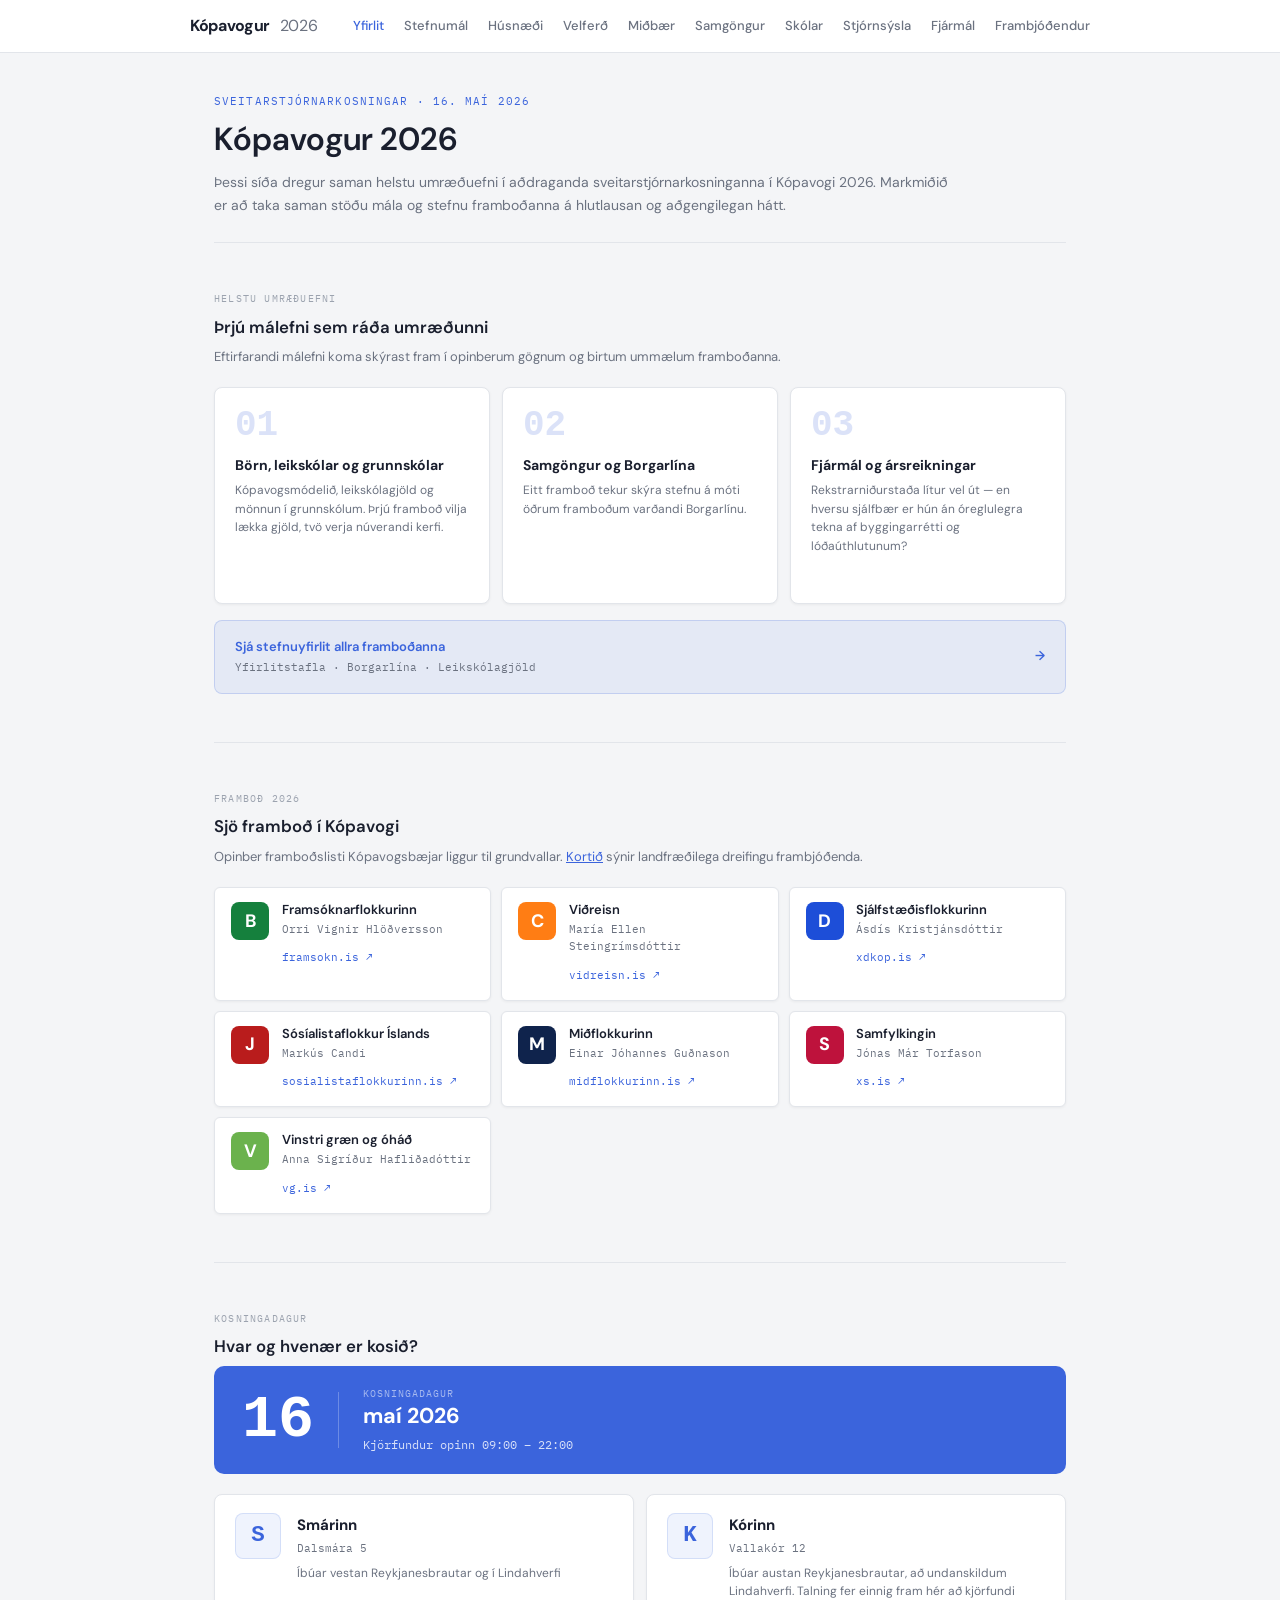
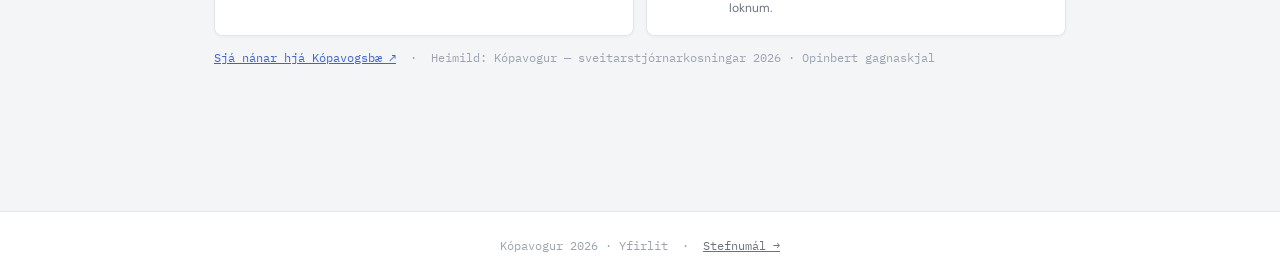
==== commit 18ce6aca: "Fixed wording in various pages" ====
--- a/index.html
+++ b/index.html
@@ -184,8 +184,8 @@
     <p class="page-eyebrow">Sveitarstjórnarkosningar · 16. maí 2026</p>
     <h1>Kópavogur 2026</h1>
     <p class="page-desc">
-      Sjö framboð keppast um að stjórna Kópavogi næstu fjögur ár.
-      Síðan dregur saman helstu umræðuefni, afstöður framboðanna og hvar og hvenær er kosið.
+      Þessi síða dregur saman helstu umræðuefni í aðdraganda sveitarstjórnarkosninganna í Kópavogi 2026.
+      Markmiðið er að taka saman stöðu mála og stefnu framboðanna á hlutlausan og aðgengilegan hátt.
     </p>
   </div>
 
@@ -194,7 +194,7 @@
     <p class="section-eyebrow">Helstu umræðuefni</p>
     <h2>Þrjú málefni sem ráða umræðunni</h2>
     <p class="section-desc">
-      Þessi þrjú málefni koma skýrast fram í opinberum gögnum og birtum ummælum framboðanna.
+      Eftirfarandi málefni koma skýrast fram í opinberum gögnum og birtum ummælum framboðanna.
     </p>
 
     <div class="topic-grid">
@@ -211,7 +211,7 @@
         <div class="topic-num">02</div>
         <div class="topic-title">Samgöngur og Borgarlína</div>
         <p class="topic-desc">
-          Eitt framboð á móti sex í Borgarlínumálinu. Þar að auki Fossvogsbrú, þjónustubreytingar 1. júlí 2026 og rekstrarkostnaður.
+          Eitt framboð tekur skýra stefnu á móti öðrum framboðum varðandi Borgarlínu.
         </p>
         <div class="topic-arrow">Lesa nánar →</div>
       </a>
@@ -220,7 +220,7 @@
         <div class="topic-num">03</div>
         <div class="topic-title">Fjármál og ársreikningar</div>
         <p class="topic-desc">
-          Rekstrarniðurstaða lítur sterk út — en hversu sjálfbær er hún án óreglulegra tekna af byggingarrétti og lóðaúthlutunum?
+          Rekstrarniðurstaða lítur vel út — en hversu sjálfbær er hún án óreglulegra tekna af byggingarrétti og lóðaúthlutunum?
         </p>
         <div class="topic-arrow">Lesa nánar →</div>
       </a>
@@ -243,7 +243,7 @@
     <h2>Sjö framboð í Kópavogi</h2>
     <p class="section-desc">
       Opinber framboðslisti Kópavogsbæjar liggur til grundvallar.
-      <a href="kort.html">Kortið</a> sýnir frambjóðendur eftir heimilisfangi.
+      <a href="kort.html">Kortið</a> sýnir landfræðilega dreifingu frambjóðenda.
     </p>
 
     <div class="party-grid">
--- a/assets/common.css
+++ b/assets/common.css
@@ -19,12 +19,12 @@
 
   /* Party colors */
   --b: #15803d;
-  --c: #6d28d9;
+  --c: #ff7d14;
   --d: #1d4ed8;
   --j: #b91c1c;
-  --m: #b45309;
+  --m: #0f234c;
   --s: #be123c;
-  --v: #0f766e;
+  --v: #6bb24d;
 }
 
 /* ── Reset ── */
@@ -112,7 +112,7 @@
 .page-desc {
   font-size: 14px;
   color: var(--text-muted);
-  max-width: 60ch;
+  max-width: 75ch;
   line-height: 1.7;
 }
 
@@ -136,7 +136,7 @@
   font-size: 13px;
   color: var(--text-muted);
   margin-bottom: 1.25rem;
-  max-width: 65ch;
+  max-width: 80ch;
   line-height: 1.65;
 }
 
